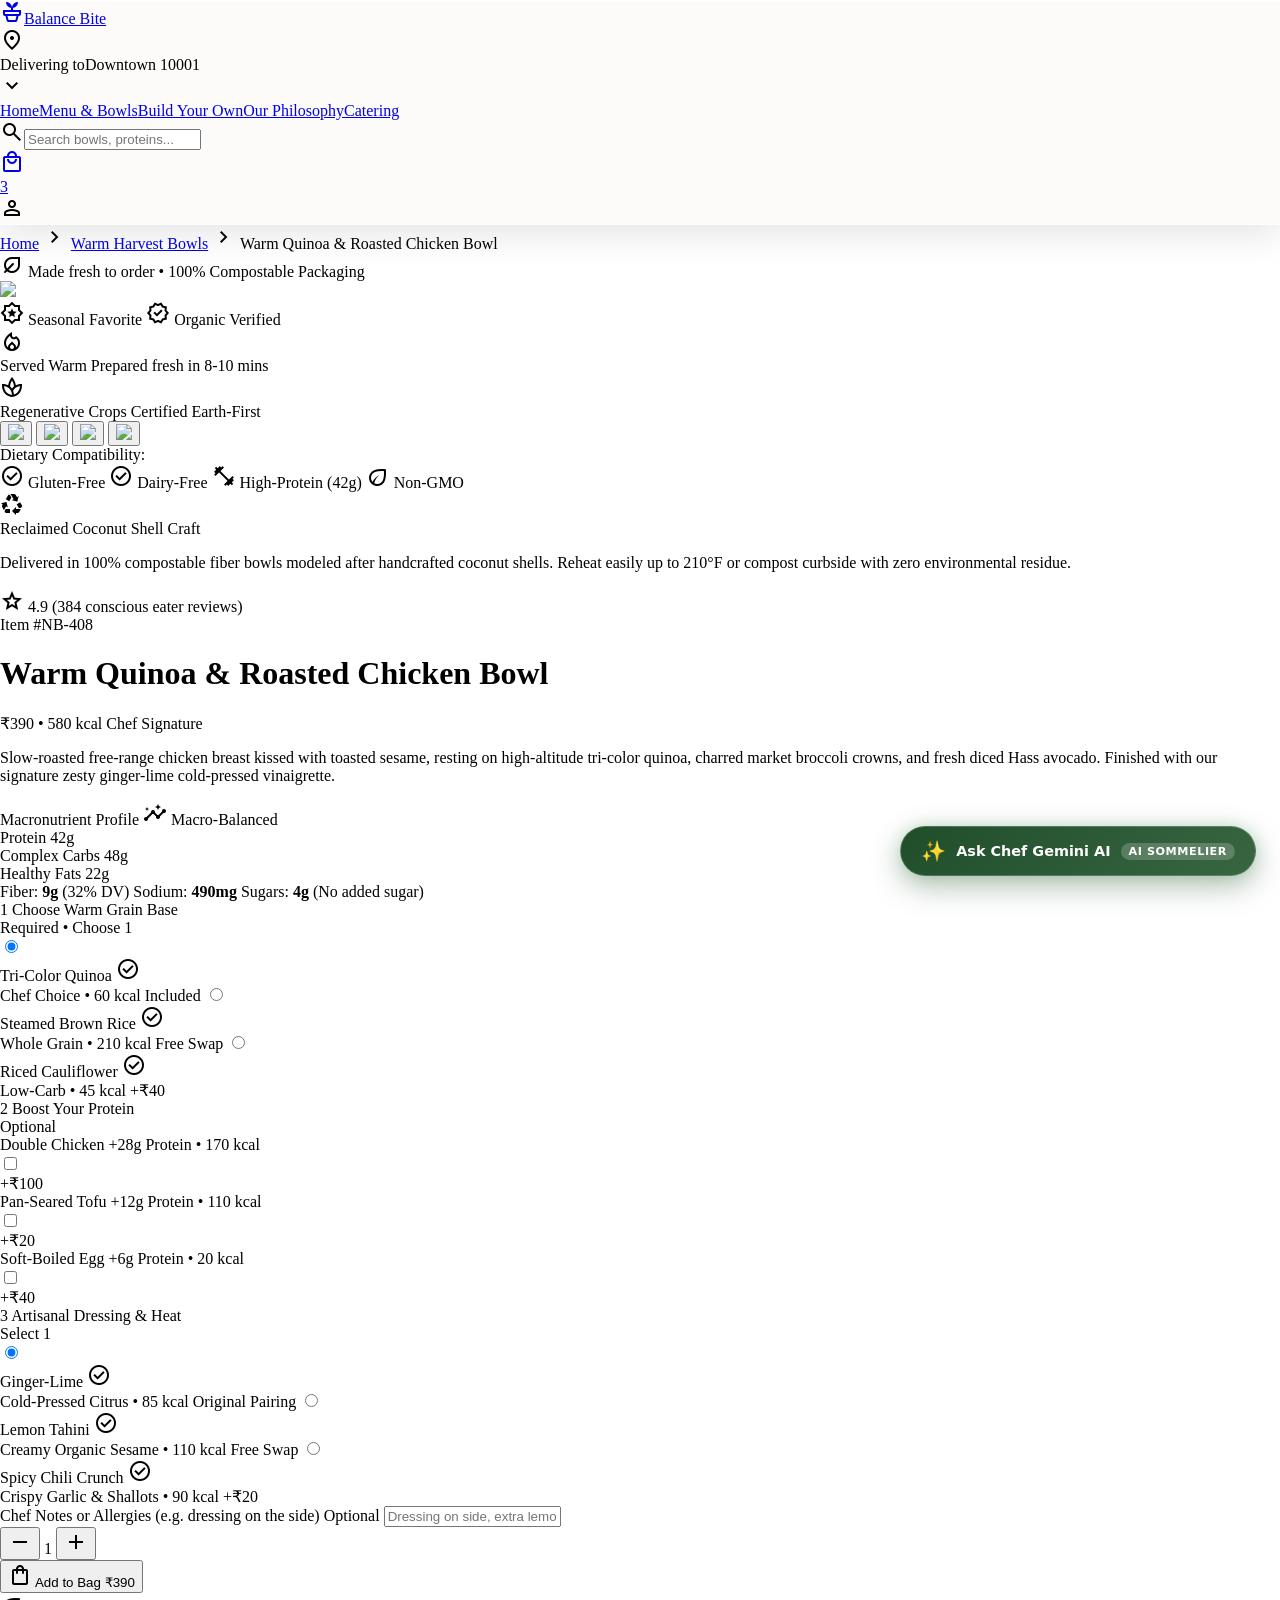
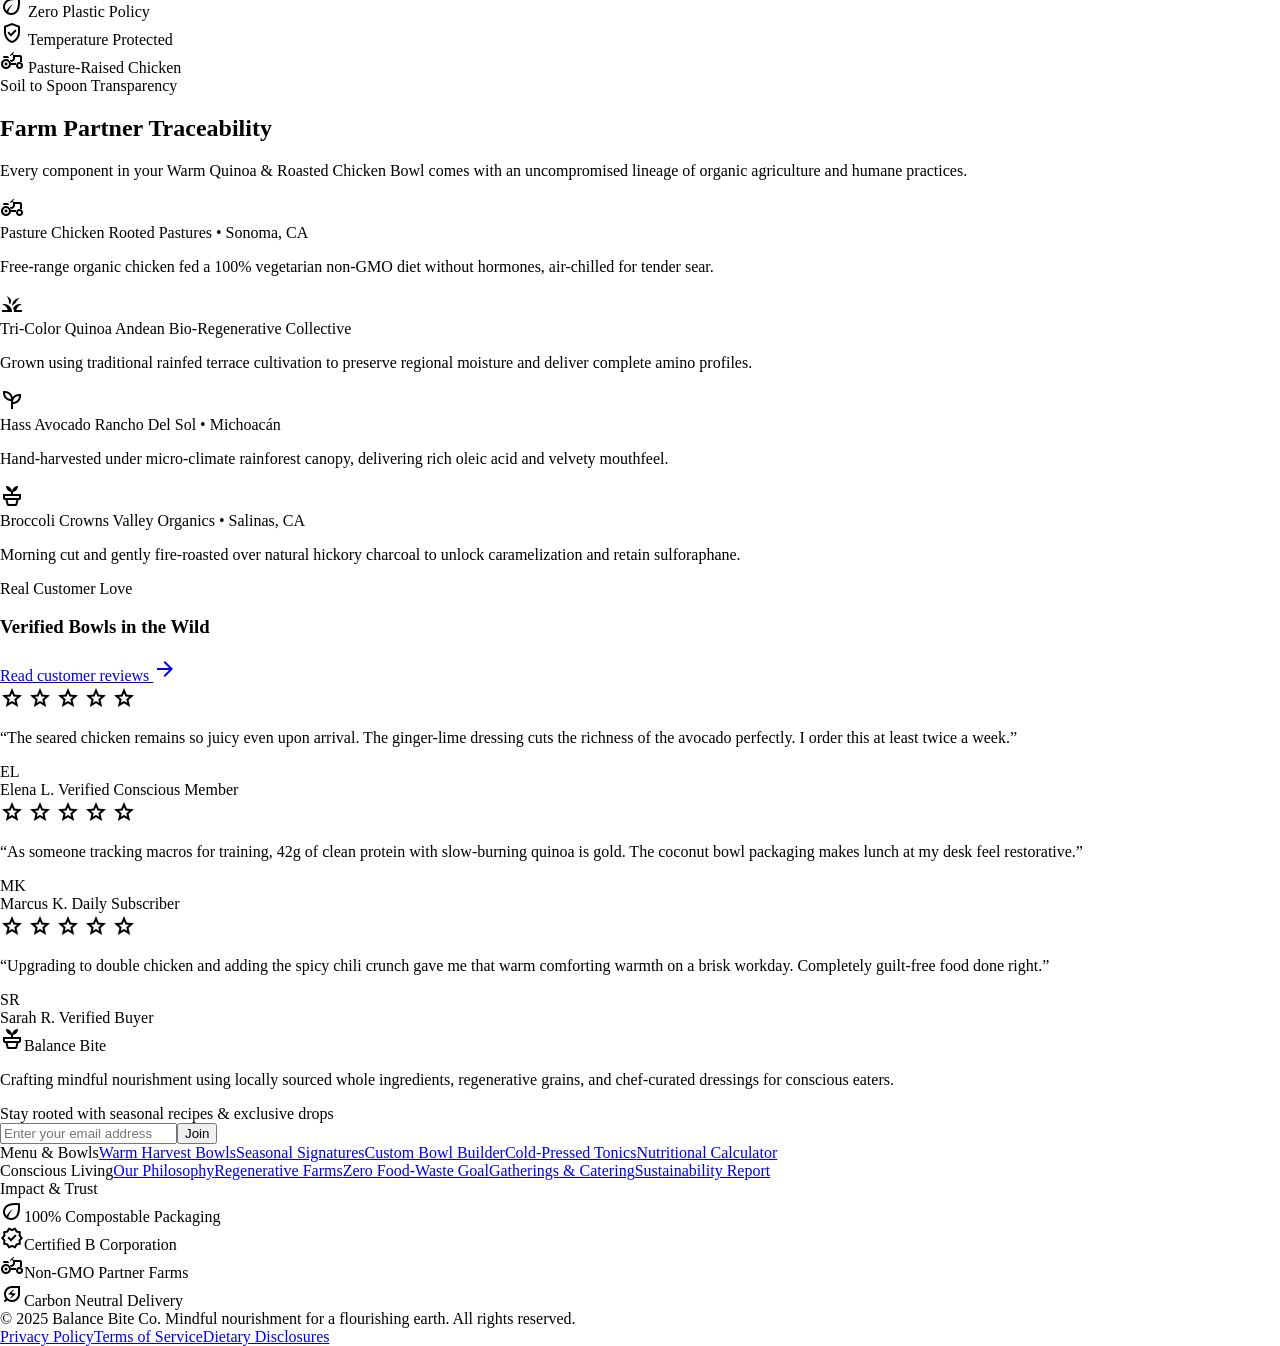
==== bowl-details.html @ 7c6c97c5 "Initial commit" ====
<!DOCTYPE html>

<html lang="en"><head><meta charset="utf-8"/><meta content="width=device-width, initial-scale=1.0" name="viewport"/><meta content="web_standard" name="shell-type"/><link href="https://fonts.googleapis.com/css2?family=Material+Symbols+Outlined:opsz,wght,FILL,GRAD@20..48,100..700,0..1,-50..200" rel="stylesheet"/><link href="https://fonts.googleapis.com" rel="preconnect"/><link crossorigin="" href="https://fonts.gstatic.com" rel="preconnect"/><link href="https://fonts.googleapis.com/css2?family=Plus+Jakarta+Sans:wght@400;500;600;700&amp;display=swap" rel="stylesheet"/>
<link href="https://fonts.googleapis.com/css2?family=Material+Symbols+Outlined:wght,FILL@100..700,0..1&amp;display=swap" rel="stylesheet"/><style>@layer base{html,body{margin:0;padding:0;}body{overscroll-behavior:none;}main>:first-child{margin-top:0!important;}main>:last-child{margin-bottom:0!important;}}::-webkit-scrollbar{display:none;}</style><script src="https://cdn.tailwindcss.com"></script><script id="tailwind-config">tailwind.config={darkMode:"class",theme:{extend:{colors:{"surface-container-highest":"#e4e2df","on-surface-variant":"#414941","outline-variant":"#c1c9be","primary-fixed-dim":"#a0d3a5","error":"#ba1a1a","on-primary":"#ffffff","surface-dim":"#dbdad7","secondary-fixed":"#ffdbce","surface-container-low":"#f5f3f0","surface-container":"#efeeeb","tertiary-fixed":"#d2ed95","error-container":"#ffdad6","tertiary-fixed-dim":"#b6d07c","tertiary-container":"#4e641d","inverse-surface":"#30312f","on-primary-container":"#afe2b3","surface-bright":"#fbf9f6","on-secondary-fixed":"#370e00","primary-fixed":"#bcefc0","background":"#fbf9f6","on-tertiary-fixed-variant":"#394d06","on-tertiary-container":"#c5e08a","primary":"#204e2b","outline":"#727970","primary-container":"#386641","on-tertiary":"#ffffff","on-error":"#ffffff","surface":"#fbf9f6","on-background":"#1b1c1a","surface-variant":"#e4e2df","secondary-container":"#fe9163","surface-container-high":"#eae8e5","on-tertiary-fixed":"#141f00","surface-container-lowest":"#ffffff","on-secondary":"#ffffff","on-error-container":"#93000a","on-secondary-container":"#752902","tertiary":"#374c04","inverse-on-surface":"#f2f0ed","secondary-fixed-dim":"#ffb598","surface-tint":"#3a6843","inverse-primary":"#a0d3a5","on-surface":"#1b1c1a","secondary":"#9b441d","on-primary-fixed-variant":"#22502d","on-secondary-fixed-variant":"#7c2e06","on-primary-fixed":"#00210a"},borderRadius:{DEFAULT:"0.25rem",lg:"0.5rem",xl:"0.75rem",full:"9999px"},spacing:{"space-md":"1rem","space-sm":"0.5rem","margin-mobile":"1rem",gutter:"1rem",margin:"1.5rem","space-xs":"0.25rem","space-lg":"1.5rem","space-xl":"2.5rem","gutter-mobile":"0.75rem"},fontFamily:{"headline-sm":["Plus Jakarta Sans"],"display-lg-mobile":["Plus Jakarta Sans"],"label-lg":["Plus Jakarta Sans"],"body-md":["Plus Jakarta Sans"],"label-sm":["Plus Jakarta Sans"],"body-sm":["Plus Jakarta Sans"],"headline-md":["Plus Jakarta Sans"],"body-lg":["Plus Jakarta Sans"],"display-lg":["Plus Jakarta Sans"],"label-md":["Plus Jakarta Sans"],"headline-lg":["Plus Jakarta Sans"]},fontSize:{"headline-sm":["18px",{lineHeight:"24px",fontWeight:"600"}],"display-lg-mobile":["32px",{lineHeight:"38px",letterSpacing:"-0.015em",fontWeight:"700"}],"label-lg":["14px",{lineHeight:"18px",letterSpacing:"0.01em",fontWeight:"600"}],"body-md":["14px",{lineHeight:"20px",fontWeight:"400"}],"label-sm":["11px",{lineHeight:"14px",letterSpacing:"0.03em",fontWeight:"600"}],"body-sm":["12px",{lineHeight:"16px",fontWeight:"400"}],"headline-md":["22px",{lineHeight:"28px",letterSpacing:"-0.005em",fontWeight:"600"}],"body-lg":["16px",{lineHeight:"24px",fontWeight:"400"}],"display-lg":["40px",{lineHeight:"48px",letterSpacing:"-0.02em",fontWeight:"700"}],"label-md":["12px",{lineHeight:"16px",letterSpacing:"0.02em",fontWeight:"600"}],"headline-lg":["28px",{lineHeight:"34px",letterSpacing:"-0.01em",fontWeight:"700"}]}}}}</script><link rel="stylesheet" href="style.css"/></head><body class="bg-background font-body-md text-body-md text-on-surface antialiased"><header class="fixed top-0 left-0 right-0 z-50 bg-surface/85 backdrop-blur-xl shadow-[0_1px_8px_rgba(56,42,30,0.06)]"><div class="h-20 max-w-[1200px] mx-auto px-margin flex items-center justify-between gap-space-md"><div class="flex items-center gap-space-lg"><a class="flex items-center gap-space-xs text-primary transition-transform hover:scale-[1.02]" data-path="home" href="#"><span class="material-symbols-outlined text-[30px] text-primary">potted_plant</span><span class="font-headline-md text-headline-md tracking-tight text-primary">Balance Bite</span></a><div class="hidden xl:flex items-center gap-space-xs bg-surface-container-low px-space-md py-space-xs rounded-full shadow-[0_1px_4px_rgba(56,42,30,0.04)]"><span class="material-symbols-outlined text-secondary text-[18px]">location_on</span><div class="flex flex-col"><span class="font-label-sm text-label-sm text-on-surface-variant">Delivering to</span><span class="font-label-md text-label-md text-on-surface">Downtown 10001</span></div><span class="material-symbols-outlined text-on-surface-variant text-[16px]">expand_more</span></div></div><nav class="hidden lg:flex items-center gap-space-xs" data-active-classes="bg-primary-container text-on-primary font-bold rounded-full shadow-[0_2px_8px_rgba(32,78,43,0.15)]"><a class="px-space-md py-space-xs rounded-full font-label-lg text-label-lg text-on-surface-variant hover:bg-surface-container-high hover:text-on-surface transition-all" data-path="home" href="#">Home</a><a class="px-space-md py-space-xs rounded-full font-label-lg text-label-lg text-on-surface-variant hover:bg-surface-container-high hover:text-on-surface transition-all" data-path="menu-and-bowls" href="#">Menu &amp; Bowls</a><a class="px-space-md py-space-xs rounded-full font-label-lg text-label-lg text-on-surface-variant hover:bg-surface-container-high hover:text-on-surface transition-all" data-path="build-your-own" href="#">Build Your Own</a><a class="px-space-md py-space-xs rounded-full font-label-lg text-label-lg text-on-surface-variant hover:bg-surface-container-high hover:text-on-surface transition-all" data-path="our-philosophy" href="#">Our Philosophy</a><a class="px-space-md py-space-xs rounded-full font-label-lg text-label-lg text-on-surface-variant hover:bg-surface-container-high hover:text-on-surface transition-all" data-path="catering" href="#">Catering</a></nav><button class="mobile-nav-toggle" type="button" aria-expanded="false" aria-controls="mobile-navigation" aria-label="Open navigation menu"><span class="material-symbols-outlined">menu</span></button><div class="mobile-nav-panel" id="mobile-navigation"><a data-path="home" href="#">Home</a><a data-path="menu-and-bowls" href="#">Menu &amp; Bowls</a><a data-path="build-your-own" href="#">Build Your Own</a><a data-path="our-philosophy" href="#">Our Philosophy</a><a data-path="catering" href="#">Catering</a></div><div class="flex items-center gap-space-md"><div class="hidden md:flex items-center bg-surface-container-lowest rounded-full px-space-md py-space-xs shadow-[0_1px_6px_rgba(56,42,30,0.05)] focus-within:shadow-[0_0_0_2px_#386641]"><span class="material-symbols-outlined text-on-surface-variant text-[20px] mr-space-xs">search</span><input class="bg-transparent font-body-sm text-body-sm text-on-surface placeholder:text-on-surface-variant focus:outline-none w-36 lg:w-44" placeholder="Search bowls, proteins..." type="text"/></div><a class="relative p-space-sm rounded-full bg-surface-container-low hover:bg-surface-container-high hover:text-on-surface text-on-surface transition-colors" data-path="cart" href="#"><span class="material-symbols-outlined text-[22px]">local_mall</span><span class="absolute -top-1 -right-1 w-5 h-5 rounded-full bg-secondary text-on-secondary font-label-sm text-label-sm flex items-center justify-center shadow-sm">3</span></a><div class="w-8 h-8 rounded-full bg-primary flex items-center justify-center"><span class="material-symbols-outlined text-on-primary text-[18px]">person</span></div></div></div></header><main class="w-full pt-20 bg-background"><div class="flex flex-col w-full">
<!-- Breadcrumb & Top Bar -->
<div class="w-full bg-surface-container-low/20 py-space-sm px-margin">
<div class="max-w-[1200px] mx-auto flex items-center justify-between text-on-surface-variant font-label-md text-label-md">
<div class="flex items-center gap-space-xs">
<a class="hover:text-primary transition-colors" data-path="home" href="#">Home</a>
<span class="material-symbols-outlined text-[14px]">chevron_right</span>
<a class="hover:text-primary transition-colors" data-path="menu-and-bowls" href="#">Warm Harvest Bowls</a>
<span class="material-symbols-outlined text-[14px]">chevron_right</span>
<span class="text-on-surface font-headline-sm text-[13px] tracking-normal">Warm Quinoa &amp; Roasted Chicken Bowl</span>
</div>
<div class="hidden md:flex items-center gap-space-sm text-tertiary">
<span class="material-symbols-outlined text-[18px]">nest_eco_leaf</span>
<span class="font-label-sm text-label-sm">Made fresh to order • 100% Compostable Packaging</span>
</div>
</div>
</div>
<!-- Main Product Detail Layout -->
<div class="max-w-[1200px] mx-auto w-full px-margin py-space-xl">
<div class="grid grid-cols-1 lg:grid-cols-12 gap-space-xl items-start">
<!-- LEFT COLUMN: Photography & Ingredient Visuals (5 cols on lg) -->
<div class="lg:col-span-6 flex flex-col gap-space-lg lg:sticky lg:top-24">
<!-- Main Image Container -->
<div class="relative w-full rounded-2xl overflow-hidden bg-surface-container-lowest shadow-[0_12px_32px_-8px_rgba(56,42,30,0.12)]">
<div class="aspect-[4/4] w-full overflow-hidden relative">
<img class="w-full h-full object-cover transition-transform duration-500 hover:scale-105" data-alt="Appetizing top-down angled shot of a handcrafted wooden coconut bowl filled with sliced golden-seared chicken breast sprinkled with toasted sesame seeds, fluffy warm quinoa, vibrant diced ripe avocados, and tender charred green broccoli florets set against a light rustic whitewashed wood surface with soft morning light." id="main-bowl-image" src="https://lh3.googleusercontent.com/aida-public/[base64]"/>
<div class="absolute top-4 left-4 flex flex-wrap gap-space-xs">
<span class="bg-primary text-on-primary font-label-sm text-label-sm px-space-md py-1 rounded-full shadow-sm flex items-center gap-1">
<span class="material-symbols-outlined text-[14px]">award_star</span> Seasonal Favorite
              </span>
<span class="bg-surface/90 backdrop-blur-md text-tertiary-container font-label-sm text-label-sm px-space-sm py-1 rounded-full flex items-center gap-1">
<span class="material-symbols-outlined text-[14px]">verified</span> Organic Verified
              </span>
</div>
<!-- Heat Level / Quick Prep Callout -->
<div class="absolute bottom-4 left-4 right-4 bg-surface/90 backdrop-blur-md rounded-xl p-space-sm shadow-[0_4px_16px_rgba(56,42,30,0.08)] flex items-center justify-between">
<div class="flex items-center gap-space-xs">
<span class="material-symbols-outlined text-secondary text-[20px]">local_fire_department</span>
<div class="flex flex-col">
<span class="font-label-sm text-label-sm text-on-surface">Served Warm</span>
<span class="font-body-sm text-body-sm text-on-surface-variant">Prepared fresh in 8-10 mins</span>
</div>
</div>
<div class="h-6 w-px bg-surface-container-highest"></div>
<div class="flex items-center gap-space-xs">
<span class="material-symbols-outlined text-primary text-[20px]">spa</span>
<div class="flex flex-col">
<span class="font-label-sm text-label-sm text-on-surface">Regenerative Crops</span>
<span class="font-body-sm text-body-sm text-on-surface-variant">Certified Earth-First</span>
</div>
</div>
</div>
</div>
</div>
<!-- Thumbnails Gallery & Visual Zoom -->
<div class="grid grid-cols-4 gap-space-sm">
<button class="thumbnail-btn ring-2 ring-primary rounded-xl overflow-hidden aspect-square bg-surface-container transition-all hover:opacity-90" onclick="changeGallery(0)">
<img class="w-full h-full object-cover" data-alt="Close up shot of roasted sesame crusted chicken breast sliced diagonally showing tender juicy texture with charred edges on rustic wood" src="https://lh3.googleusercontent.com/aida-public/[base64]"/>
</button>
<button class="thumbnail-btn rounded-xl overflow-hidden aspect-square bg-surface-container transition-all hover:opacity-90" onclick="changeGallery(1)">
<img class="w-full h-full object-cover" data-alt="Overhead macro shot of fresh diced Hass avocados with green lime dressing drops and sesame seeds on warm grains" src="https://lh3.googleusercontent.com/aida-public/[base64]"/>
</button>
<button class="thumbnail-btn rounded-xl overflow-hidden aspect-square bg-surface-container transition-all hover:opacity-90" onclick="changeGallery(2)">
<img class="w-full h-full object-cover" data-alt="Close-up of steamed tri-color organic quinoa grains showing fluffy texture and natural earthy hues in ceramic bowl" src="https://lh3.googleusercontent.com/aida-public/[base64]"/>
</button>
<button class="thumbnail-btn rounded-xl overflow-hidden aspect-square bg-surface-container transition-all hover:opacity-90" onclick="changeGallery(3)">
<img class="w-full h-full object-cover" data-alt="Charred oven roasted broccoli crowns with olive oil glaze and cracked black pepper in rustic kitchen lighting" src="https://lh3.googleusercontent.com/aida-public/[base64]"/>
</button>
</div>
<!-- Dietary Badges Bar -->
<div class="bg-surface-container-low rounded-xl p-space-md flex flex-wrap items-center justify-between gap-space-sm">
<span class="font-label-md text-label-md text-on-surface-variant">Dietary Compatibility:</span>
<div class="flex flex-wrap gap-space-xs">
<span class="bg-tertiary-fixed text-on-tertiary-fixed font-label-sm text-label-sm px-space-sm py-1 rounded-full flex items-center gap-1">
<span class="material-symbols-outlined text-[13px]">check_circle</span> Gluten-Free
            </span>
<span class="bg-tertiary-fixed text-on-tertiary-fixed font-label-sm text-label-sm px-space-sm py-1 rounded-full flex items-center gap-1">
<span class="material-symbols-outlined text-[13px]">check_circle</span> Dairy-Free
            </span>
<span class="bg-primary-fixed text-on-primary-fixed-variant font-label-sm text-label-sm px-space-sm py-1 rounded-full flex items-center gap-1">
<span class="material-symbols-outlined text-[13px]">fitness_center</span> High-Protein (42g)
            </span>
<span class="bg-surface-container text-on-surface-variant font-label-sm text-label-sm px-space-sm py-1 rounded-full flex items-center gap-1">
<span class="material-symbols-outlined text-[13px]">eco</span> Non-GMO
            </span>
</div>
</div>
<!-- Earth-First Packaging Feature Card -->
<div class="bg-surface-container-lowest rounded-xl p-space-md shadow-[0_4px_16px_rgba(56,42,30,0.04)] flex gap-space-md items-start">
<div class="w-12 h-12 rounded-full bg-secondary-fixed flex items-center justify-center shrink-0">
<span class="material-symbols-outlined text-secondary text-[24px]">recycling</span>
</div>
<div class="flex flex-col gap-1">
<span class="font-headline-sm text-headline-sm text-on-surface">Reclaimed Coconut Shell Craft</span>
<p class="font-body-sm text-body-sm text-on-surface-variant">
              Delivered in 100% compostable fiber bowls modeled after handcrafted coconut shells. Reheat easily up to 210°F or compost curbside with zero environmental residue.
            </p>
</div>
</div>
</div>
<!-- RIGHT COLUMN: Details, Macros, Customization & Actions (7 cols on lg) -->
<div class="lg:col-span-6 flex flex-col gap-space-lg">
<!-- Header Info -->
<div class="flex flex-col gap-space-xs pb-space-xs">
<div class="flex items-center justify-between">
<div class="flex items-center gap-space-xs text-secondary font-label-md text-label-md">
<span class="material-symbols-outlined text-[16px] text-secondary">star</span>
<span class="font-bold text-on-surface">4.9</span>
<span class="text-on-surface-variant underline cursor-pointer hover:text-primary">(384 conscious eater reviews)</span>
</div>
<span class="font-label-sm text-label-sm bg-surface-container px-space-sm py-0.5 rounded-full text-on-surface-variant">Item #NB-408</span>
</div>
<h1 class="font-headline-lg text-headline-lg text-on-surface tracking-tight">Warm Quinoa &amp; Roasted Chicken Bowl</h1>
<div class="flex items-baseline gap-space-md mt-1">
<span class="font-headline-lg text-[32px] text-primary font-bold" id="display-price">₹390</span>
<span class="font-headline-sm text-headline-sm text-on-surface-variant">• 580 kcal</span>
<span class="text-tertiary-container font-label-md text-label-md bg-tertiary-fixed/60 px-space-sm py-0.5 rounded-full">Chef Signature</span>
</div>
<p class="font-body-md text-body-md text-on-surface-variant mt-2 leading-relaxed">
            Slow-roasted free-range chicken breast kissed with toasted sesame, resting on high-altitude tri-color quinoa, charred market broccoli crowns, and fresh diced Hass avocado. Finished with our signature zesty ginger-lime cold-pressed vinaigrette.
          </p>
</div>
<!-- Macro Visualizer & Nutritional Breakdown -->
<div class="bg-surface-container-lowest rounded-2xl p-space-md shadow-[0_4px_20px_rgba(56,42,30,0.05)] flex flex-col gap-space-sm">
<div class="flex items-center justify-between">
<span class="font-headline-sm text-headline-sm text-on-surface">Macronutrient Profile</span>
<span class="font-label-sm text-label-sm text-primary font-bold flex items-center gap-1">
<span class="material-symbols-outlined text-[15px]">insights</span> Macro-Balanced
            </span>
</div>
<!-- Triple Segmented Macro Bar -->
<div class="w-full h-3 rounded-full bg-surface-container flex overflow-hidden gap-0.5">
<!-- 42g Protein ~ 37% -->
<div class="h-full bg-secondary transition-all" style="width: 37%" title="42g Protein"></div>
<!-- 48g Carbs ~ 43% -->
<div class="h-full bg-surface-tint transition-all" style="width: 43%" title="48g Complex Carbs"></div>
<!-- 22g Fats ~ 20% -->
<div class="h-full bg-tertiary-container transition-all" style="width: 20%" title="22g Healthy Fats"></div>
</div>
<!-- Metric Pills -->
<div class="grid grid-cols-3 gap-space-xs pt-1">
<div class="flex items-center gap-2 p-2 bg-surface-container-low rounded-xl">
<div class="w-3 h-3 rounded-full bg-secondary shrink-0"></div>
<div class="flex flex-col min-w-0">
<span class="font-label-sm text-label-sm text-on-surface-variant truncate">Protein</span>
<span class="font-headline-sm text-[15px] font-bold text-on-surface">42g</span>
</div>
</div>
<div class="flex items-center gap-2 p-2 bg-surface-container-low rounded-xl">
<div class="w-3 h-3 rounded-full bg-surface-tint shrink-0"></div>
<div class="flex flex-col min-w-0">
<span class="font-label-sm text-label-sm text-on-surface-variant truncate">Complex Carbs</span>
<span class="font-headline-sm text-[15px] font-bold text-on-surface">48g</span>
</div>
</div>
<div class="flex items-center gap-2 p-2 bg-surface-container-low rounded-xl">
<div class="w-3 h-3 rounded-full bg-tertiary-container shrink-0"></div>
<div class="flex flex-col min-w-0">
<span class="font-label-sm text-label-sm text-on-surface-variant truncate">Healthy Fats</span>
<span class="font-headline-sm text-[15px] font-bold text-on-surface">22g</span>
</div>
</div>
</div>
<!-- Secondary micronutrient footnotes -->
<div class="flex items-center justify-between text-on-surface-variant font-label-sm text-label-sm px-1 pt-1">
<span>Fiber: <b class="text-on-surface">9g</b> (32% DV)</span>
<span>Sodium: <b class="text-on-surface">490mg</b></span>
<span>Sugars: <b class="text-on-surface">4g</b> (No added sugar)</span>
</div>
</div>
<!-- Customization Configurator -->
<div class="flex flex-col gap-space-lg">
<!-- STEP 1: Select Base -->
<div class="flex flex-col gap-space-xs">
<div class="flex items-center justify-between">
<div class="flex items-center gap-space-xs">
<span class="w-6 h-6 rounded-full bg-primary text-on-primary font-label-sm text-label-sm flex items-center justify-center font-bold">1</span>
<span class="font-headline-sm text-headline-sm text-on-surface">Choose Warm Grain Base</span>
</div>
<span class="font-label-sm text-label-sm text-primary font-bold">Required • Choose 1</span>
</div>
<div class="grid grid-cols-1 sm:grid-cols-3 gap-space-xs">
<!-- Option 1 -->
<label class="relative flex flex-col p-space-sm rounded-xl cursor-pointer transition-all bg-surface-container-lowest shadow-sm hover:shadow-md has-[:checked]:bg-primary-fixed/20 has-[:checked]:ring-2 has-[:checked]:ring-primary">
<input checked="" class="peer sr-only" name="grain_base" onchange="updateCalculations()" type="radio" value="quinoa"/>
<div class="flex items-center justify-between mb-1">
<span class="font-label-md text-label-md text-on-surface font-bold">Tri-Color Quinoa</span>
<span class="material-symbols-outlined text-[18px] text-primary opacity-0 peer-checked:opacity-100">check_circle</span>
</div>
<span class="font-body-sm text-body-sm text-on-surface-variant">Chef Choice • 60 kcal</span>
<span class="font-label-sm text-label-sm text-primary font-bold mt-2">Included</span>
</label>
<!-- Option 2 -->
<label class="relative flex flex-col p-space-sm rounded-xl cursor-pointer transition-all bg-surface-container-lowest shadow-sm hover:shadow-md has-[:checked]:bg-primary-fixed/20 has-[:checked]:ring-2 has-[:checked]:ring-primary">
<input class="peer sr-only" name="grain_base" onchange="updateCalculations()" type="radio" value="brown_rice"/>
<div class="flex items-center justify-between mb-1">
<span class="font-label-md text-label-md text-on-surface font-bold">Steamed Brown Rice</span>
<span class="material-symbols-outlined text-[18px] text-primary opacity-0 peer-checked:opacity-100">check_circle</span>
</div>
<span class="font-body-sm text-body-sm text-on-surface-variant">Whole Grain • 210 kcal</span>
<span class="font-label-sm text-label-sm text-primary font-bold mt-2">Free Swap</span>
</label>
<!-- Option 3 -->
<label class="relative flex flex-col p-space-sm rounded-xl cursor-pointer transition-all bg-surface-container-lowest shadow-sm hover:shadow-md has-[:checked]:bg-primary-fixed/20 has-[:checked]:ring-2 has-[:checked]:ring-primary">
<input class="peer sr-only" name="grain_base" onchange="updateCalculations()" type="radio" value="cauli_rice"/>
<div class="flex items-center justify-between mb-1">
<span class="font-label-md text-label-md text-on-surface font-bold">Riced Cauliflower</span>
<span class="material-symbols-outlined text-[18px] text-primary opacity-0 peer-checked:opacity-100">check_circle</span>
</div>
<span class="font-body-sm text-body-sm text-on-surface-variant">Low-Carb • 45 kcal</span>
<span class="font-label-sm text-label-sm text-secondary font-bold mt-2">+₹40</span>
</label>
</div>
</div>
<!-- STEP 2: Extra Protein Add-ons -->
<div class="flex flex-col gap-space-xs">
<div class="flex items-center justify-between">
<div class="flex items-center gap-space-xs">
<span class="w-6 h-6 rounded-full bg-surface-container-highest text-on-surface font-label-sm text-label-sm flex items-center justify-center font-bold">2</span>
<span class="font-headline-sm text-headline-sm text-on-surface">Boost Your Protein</span>
</div>
<span class="font-label-sm text-label-sm text-on-surface-variant">Optional</span>
</div>
<div class="grid grid-cols-1 sm:grid-cols-3 gap-space-xs">
<!-- Addon 1 -->
<label class="relative flex flex-col justify-between p-space-sm rounded-xl cursor-pointer transition-all bg-surface-container-lowest shadow-sm hover:shadow-md has-[:checked]:bg-primary-fixed/20 has-[:checked]:ring-2 has-[:checked]:ring-primary">
<div class="flex items-start justify-between">
<div class="flex flex-col">
<span class="font-label-md text-label-md text-on-surface font-bold">Double Chicken</span>
<span class="font-body-sm text-body-sm text-on-surface-variant">+28g Protein • 170 kcal</span>
</div>
<input class="w-4 h-4 rounded text-primary focus:ring-primary mt-1" name="extra_protein" onchange="updateCalculations()" type="checkbox" value="100"/>
</div>
<span class="font-label-md text-label-md text-secondary font-bold mt-2">+₹100</span>
</label>
<!-- Addon 2 -->
<label class="relative flex flex-col justify-between p-space-sm rounded-xl cursor-pointer transition-all bg-surface-container-lowest shadow-sm hover:shadow-md has-[:checked]:bg-primary-fixed/20 has-[:checked]:ring-2 has-[:checked]:ring-primary">
<div class="flex items-start justify-between">
<div class="flex flex-col">
<span class="font-label-md text-label-md text-on-surface font-bold">Pan-Seared Tofu</span>
<span class="font-body-sm text-body-sm text-on-surface-variant">+12g Protein • 110 kcal</span>
</div>
<input class="w-4 h-4 rounded text-primary focus:ring-primary mt-1" name="extra_protein" onchange="updateCalculations()" type="checkbox" value="20"/>
</div>
<span class="font-label-md text-label-md text-secondary font-bold mt-2">+₹20</span>
</label>
<!-- Addon 3 -->
<label class="relative flex flex-col justify-between p-space-sm rounded-xl cursor-pointer transition-all bg-surface-container-lowest shadow-sm hover:shadow-md has-[:checked]:bg-primary-fixed/20 has-[:checked]:ring-2 has-[:checked]:ring-primary">
<div class="flex items-start justify-between">
<div class="flex flex-col">
<span class="font-label-md text-label-md text-on-surface font-bold">Soft-Boiled Egg</span>
<span class="font-body-sm text-body-sm text-on-surface-variant">+6g Protein • 20 kcal</span>
</div>
<input class="w-4 h-4 rounded text-primary focus:ring-primary mt-1" name="extra_protein" onchange="updateCalculations()" type="checkbox" value="40"/>
</div>
<span class="font-label-md text-label-md text-secondary font-bold mt-2">+₹40</span>
</label>
</div>
</div>
<!-- STEP 3: Chef's Dressing & Crunch -->
<div class="flex flex-col gap-space-xs">
<div class="flex items-center justify-between">
<div class="flex items-center gap-space-xs">
<span class="w-6 h-6 rounded-full bg-surface-container-highest text-on-surface font-label-sm text-label-sm flex items-center justify-center font-bold">3</span>
<span class="font-headline-sm text-headline-sm text-on-surface">Artisanal Dressing &amp; Heat</span>
</div>
<span class="font-label-sm text-label-sm text-primary font-bold">Select 1</span>
</div>
<div class="grid grid-cols-1 sm:grid-cols-3 gap-space-xs">
<!-- Dressing 1 -->
<label class="relative flex flex-col p-space-sm rounded-xl cursor-pointer transition-all bg-surface-container-lowest shadow-sm hover:shadow-md has-[:checked]:bg-primary-fixed/20 has-[:checked]:ring-2 has-[:checked]:ring-primary">
<input checked="" class="peer sr-only" name="dressing" onchange="updateCalculations()" type="radio" value="ginger_lime"/>
<div class="flex items-center justify-between mb-1">
<span class="font-label-md text-label-md text-on-surface font-bold">Ginger-Lime</span>
<span class="material-symbols-outlined text-[18px] text-primary opacity-0 peer-checked:opacity-100">check_circle</span>
</div>
<span class="font-body-sm text-body-sm text-on-surface-variant">Cold-Pressed Citrus • 85 kcal</span>
<span class="font-label-sm text-label-sm text-primary font-bold mt-2">Original Pairing</span>
</label>
<!-- Dressing 2 -->
<label class="relative flex flex-col p-space-sm rounded-xl cursor-pointer transition-all bg-surface-container-lowest shadow-sm hover:shadow-md has-[:checked]:bg-primary-fixed/20 has-[:checked]:ring-2 has-[:checked]:ring-primary">
<input class="peer sr-only" name="dressing" onchange="updateCalculations()" type="radio" value="lemon_tahini"/>
<div class="flex items-center justify-between mb-1">
<span class="font-label-md text-label-md text-on-surface font-bold">Lemon Tahini</span>
<span class="material-symbols-outlined text-[18px] text-primary opacity-0 peer-checked:opacity-100">check_circle</span>
</div>
<span class="font-body-sm text-body-sm text-on-surface-variant">Creamy Organic Sesame • 110 kcal</span>
<span class="font-label-sm text-label-sm text-primary font-bold mt-2">Free Swap</span>
</label>
<!-- Dressing 3 -->
<label class="relative flex flex-col p-space-sm rounded-xl cursor-pointer transition-all bg-surface-container-lowest shadow-sm hover:shadow-md has-[:checked]:bg-primary-fixed/20 has-[:checked]:ring-2 has-[:checked]:ring-primary">
<input class="peer sr-only" name="dressing" onchange="updateCalculations()" type="radio" value="spicy_chili"/>
<div class="flex items-center justify-between mb-1">
<span class="font-label-md text-label-md text-on-surface font-bold">Spicy Chili Crunch</span>
<span class="material-symbols-outlined text-[18px] text-primary opacity-0 peer-checked:opacity-100">check_circle</span>
</div>
<span class="font-body-sm text-body-sm text-on-surface-variant">Crispy Garlic &amp; Shallots • 90 kcal</span>
<span class="font-label-sm text-label-sm text-secondary font-bold mt-2">+₹20</span>
</label>
</div>
</div>
<!-- Special Kitchen Instructions -->
<div class="flex flex-col gap-1">
<label class="font-label-md text-label-md text-on-surface flex items-center justify-between">
<span>Chef Notes or Allergies (e.g. dressing on the side)</span>
<span class="text-on-surface-variant font-label-sm text-label-sm">Optional</span>
</label>
<input class="w-full bg-surface-container-lowest px-space-md py-space-sm rounded-xl font-body-sm text-body-sm text-on-surface placeholder:text-on-surface-variant focus:outline-none focus:ring-2 focus:ring-primary shadow-[0_1px_4px_rgba(56,42,30,0.04)]" placeholder="Dressing on side, extra lemon wedge, light salt..." type="text"/>
</div>
</div>
<!-- Sticky / Elevated Action Box -->
<div class="bg-surface-container-lowest rounded-2xl p-space-md shadow-[0_16px_32px_-6px_rgba(56,42,30,0.12)] flex flex-col sm:flex-row items-center justify-between gap-space-md mt-space-sm">
<!-- Quantity Stepper -->
<div class="flex items-center bg-surface-container-low rounded-full p-1 shadow-inner w-full sm:w-auto justify-between sm:justify-start">
<button class="w-10 h-10 rounded-full bg-surface-container-lowest hover:bg-surface-container flex items-center justify-center text-on-surface transition-colors shadow-sm" onclick="changeQty(-1)">
<span class="material-symbols-outlined text-[18px]">remove</span>
</button>
<span class="font-headline-sm text-headline-sm text-on-surface px-space-md min-w-[36px] text-center" id="bowl-qty">1</span>
<button class="w-10 h-10 rounded-full bg-surface-container-lowest hover:bg-surface-container flex items-center justify-center text-on-surface transition-colors shadow-sm" onclick="changeQty(1)">
<span class="material-symbols-outlined text-[18px]">add</span>
</button>
</div>
<!-- Order Action Button -->
<button class="w-full sm:flex-1 bg-primary hover:bg-primary-container text-on-primary py-3.5 px-space-lg rounded-full font-headline-sm text-headline-sm flex items-center justify-between shadow-[0_4px_16px_rgba(32,78,43,0.2)] transition-all hover:scale-[1.01] active:scale-[0.99]" onclick="handleAddToBag()">
<span class="flex items-center gap-space-xs">
<span class="material-symbols-outlined text-[20px]">shopping_bag</span>
<span>Add to Bag</span>
</span>
<span class="font-bold" id="button-total-price">₹390</span>
</button>
</div>
<!-- Trust Badges & Guarantee Footnote -->
<div class="grid grid-cols-2 md:grid-cols-3 gap-space-sm text-center pt-space-xs text-on-surface-variant font-label-sm text-label-sm">
<div class="flex items-center gap-1.5 justify-center">
<span class="material-symbols-outlined text-[18px] text-primary">eco</span>
<span>Zero Plastic Policy</span>
</div>
<div class="flex items-center gap-1.5 justify-center">
<span class="material-symbols-outlined text-[18px] text-secondary">verified_user</span>
<span>Temperature Protected</span>
</div>
<div class="flex items-center gap-1.5 justify-center col-span-2 md:col-span-1">
<span class="material-symbols-outlined text-[18px] text-tertiary">agriculture</span>
<span>Pasture-Raised Chicken</span>
</div>
</div>
</div>
</div>
</div>
<!-- Full Ingredient Traceability & Sourcing Bento (Organic Transparency) -->
<section class="w-full bg-surface-container-low py-space-xl mt-space-lg">
<div class="max-w-[1200px] mx-auto px-margin flex flex-col gap-space-lg">
<div class="flex flex-col md:flex-row md:items-end justify-between gap-space-xs">
<div>
<span class="font-label-sm text-label-sm text-secondary font-bold uppercase tracking-widest">Soil to Spoon Transparency</span>
<h2 class="font-headline-lg text-headline-lg text-on-surface mt-1">Farm Partner Traceability</h2>
</div>
<p class="font-body-md text-body-md text-on-surface-variant max-w-md">
          Every component in your Warm Quinoa &amp; Roasted Chicken Bowl comes with an uncompromised lineage of organic agriculture and humane practices.
        </p>
</div>
<div class="grid grid-cols-1 md:grid-cols-4 gap-space-md">
<!-- Ingredient 1 -->
<div class="bg-surface-container-lowest rounded-2xl p-space-md shadow-[0_4px_16px_rgba(56,42,30,0.04)] flex flex-col gap-space-sm">
<div class="w-10 h-10 rounded-full bg-primary-fixed text-on-primary-fixed-variant flex items-center justify-center font-bold">
<span class="material-symbols-outlined text-[20px]">agriculture</span>
</div>
<div class="flex flex-col">
<span class="font-headline-sm text-headline-sm text-on-surface">Pasture Chicken</span>
<span class="font-label-sm text-label-sm text-secondary">Rooted Pastures • Sonoma, CA</span>
</div>
<p class="font-body-sm text-body-sm text-on-surface-variant">
            Free-range organic chicken fed a 100% vegetarian non-GMO diet without hormones, air-chilled for tender sear.
          </p>
</div>
<!-- Ingredient 2 -->
<div class="bg-surface-container-lowest rounded-2xl p-space-md shadow-[0_4px_16px_rgba(56,42,30,0.04)] flex flex-col gap-space-sm">
<div class="w-10 h-10 rounded-full bg-tertiary-fixed text-on-tertiary-fixed-variant flex items-center justify-center font-bold">
<span class="material-symbols-outlined text-[20px]">grass</span>
</div>
<div class="flex flex-col">
<span class="font-headline-sm text-headline-sm text-on-surface">Tri-Color Quinoa</span>
<span class="font-label-sm text-label-sm text-secondary">Andean Bio-Regenerative Collective</span>
</div>
<p class="font-body-sm text-body-sm text-on-surface-variant">
            Grown using traditional rainfed terrace cultivation to preserve regional moisture and deliver complete amino profiles.
          </p>
</div>
<!-- Ingredient 3 -->
<div class="bg-surface-container-lowest rounded-2xl p-space-md shadow-[0_4px_16px_rgba(56,42,30,0.04)] flex flex-col gap-space-sm">
<div class="w-10 h-10 rounded-full bg-secondary-fixed text-on-secondary-fixed-variant flex items-center justify-center font-bold">
<span class="material-symbols-outlined text-[20px]">psychiatry</span>
</div>
<div class="flex flex-col">
<span class="font-headline-sm text-headline-sm text-on-surface">Hass Avocado</span>
<span class="font-label-sm text-label-sm text-secondary">Rancho Del Sol • Michoacán</span>
</div>
<p class="font-body-sm text-body-sm text-on-surface-variant">
            Hand-harvested under micro-climate rainforest canopy, delivering rich oleic acid and velvety mouthfeel.
          </p>
</div>
<!-- Ingredient 4 -->
<div class="bg-surface-container-lowest rounded-2xl p-space-md shadow-[0_4px_16px_rgba(56,42,30,0.04)] flex flex-col gap-space-sm">
<div class="w-10 h-10 rounded-full bg-surface-container-high text-on-surface flex items-center justify-center font-bold">
<span class="material-symbols-outlined text-[20px]">potted_plant</span>
</div>
<div class="flex flex-col">
<span class="font-headline-sm text-headline-sm text-on-surface">Broccoli Crowns</span>
<span class="font-label-sm text-label-sm text-secondary">Valley Organics • Salinas, CA</span>
</div>
<p class="font-body-sm text-body-sm text-on-surface-variant">
            Morning cut and gently fire-roasted over natural hickory charcoal to unlock caramelization and retain sulforaphane.
          </p>
</div>
</div>
</div>
</section>
<!-- Interactive Customer Praise & Micro-Reviews Section -->
<section class="max-w-[1200px] mx-auto w-full px-margin py-space-xl">
<div class="flex flex-col gap-space-lg">
<div class="flex items-center justify-between">
<div>
<span class="font-label-sm text-label-sm text-tertiary-container font-bold uppercase tracking-widest">Real Customer Love</span>
<h3 class="font-headline-lg text-headline-lg text-on-surface">Verified Bowls in the Wild</h3>
</div>
<a class="hidden sm:flex items-center gap-space-xs text-primary font-label-md text-label-md hover:underline" href="index.html#reviews">Read customer reviews <span class="material-symbols-outlined text-[16px]">arrow_forward</span></a>
</div>
<div class="grid grid-cols-1 md:grid-cols-3 gap-space-md">
<!-- Review 1 -->
<div class="bg-surface-container-lowest rounded-2xl p-space-md shadow-[0_4px_16px_rgba(56,42,30,0.05)] flex flex-col justify-between gap-space-sm">
<div class="flex flex-col gap-space-xs">
<div class="flex text-secondary text-[16px]">
<span class="material-symbols-outlined fill-current">star</span>
<span class="material-symbols-outlined fill-current">star</span>
<span class="material-symbols-outlined fill-current">star</span>
<span class="material-symbols-outlined fill-current">star</span>
<span class="material-symbols-outlined fill-current">star</span>
</div>
<p class="font-body-md text-body-md text-on-surface italic">
              “The seared chicken remains so juicy even upon arrival. The ginger-lime dressing cuts the richness of the avocado perfectly. I order this at least twice a week.”
            </p>
</div>
<div class="flex items-center gap-space-xs pt-space-xs">
<div class="w-8 h-8 rounded-full bg-primary-fixed-dim text-on-primary-fixed-variant font-label-md text-label-md flex items-center justify-center font-bold">
              EL
            </div>
<div class="flex flex-col">
<span class="font-label-md text-label-md text-on-surface">Elena L.</span>
<span class="font-label-sm text-label-sm text-on-surface-variant">Verified Conscious Member</span>
</div>
</div>
</div>
<!-- Review 2 -->
<div class="bg-surface-container-lowest rounded-2xl p-space-md shadow-[0_4px_16px_rgba(56,42,30,0.05)] flex flex-col justify-between gap-space-sm">
<div class="flex flex-col gap-space-xs">
<div class="flex text-secondary text-[16px]">
<span class="material-symbols-outlined fill-current">star</span>
<span class="material-symbols-outlined fill-current">star</span>
<span class="material-symbols-outlined fill-current">star</span>
<span class="material-symbols-outlined fill-current">star</span>
<span class="material-symbols-outlined fill-current">star</span>
</div>
<p class="font-body-md text-body-md text-on-surface italic">
              “As someone tracking macros for training, 42g of clean protein with slow-burning quinoa is gold. The coconut bowl packaging makes lunch at my desk feel restorative.”
            </p>
</div>
<div class="flex items-center gap-space-xs pt-space-xs">
<div class="w-8 h-8 rounded-full bg-secondary-fixed text-on-secondary-fixed-variant font-label-md text-label-md flex items-center justify-center font-bold">
              MK
            </div>
<div class="flex flex-col">
<span class="font-label-md text-label-md text-on-surface">Marcus K.</span>
<span class="font-label-sm text-label-sm text-on-surface-variant">Daily Subscriber</span>
</div>
</div>
</div>
<!-- Review 3 -->
<div class="bg-surface-container-lowest rounded-2xl p-space-md shadow-[0_4px_16px_rgba(56,42,30,0.05)] flex flex-col justify-between gap-space-sm">
<div class="flex flex-col gap-space-xs">
<div class="flex text-secondary text-[16px]">
<span class="material-symbols-outlined fill-current">star</span>
<span class="material-symbols-outlined fill-current">star</span>
<span class="material-symbols-outlined fill-current">star</span>
<span class="material-symbols-outlined fill-current">star</span>
<span class="material-symbols-outlined fill-current">star</span>
</div>
<p class="font-body-md text-body-md text-on-surface italic">
              “Upgrading to double chicken and adding the spicy chili crunch gave me that warm comforting warmth on a brisk workday. Completely guilt-free food done right.”
            </p>
</div>
<div class="flex items-center gap-space-xs pt-space-xs">
<div class="w-8 h-8 rounded-full bg-tertiary-fixed text-on-tertiary-fixed-variant font-label-md text-label-md flex items-center justify-center font-bold">
              SR
            </div>
<div class="flex flex-col">
<span class="font-label-md text-label-md text-on-surface">Sarah R.</span>
<span class="font-label-sm text-label-sm text-on-surface-variant">Verified Buyer</span>
</div>
</div>
</div>
</div>
</div>
</section>
<!-- Interactive JavaScript Logic -->
<script>
    let quantity = 1;
    const basePrice = 390;

    function changeQty(diff) {
      quantity = Math.max(1, quantity + diff);
      document.getElementById('bowl-qty').innerText = quantity;
      updateCalculations();
    }

    function changeGallery(idx) {
      const thumbs = document.querySelectorAll('.thumbnail-btn');
      thumbs.forEach((t, i) => {
        if(i === idx) {
          t.classList.add('ring-2', 'ring-primary');
        } else {
          t.classList.remove('ring-2', 'ring-primary');
        }
      });
    }

    function updateCalculations() {
      let unitPrice = basePrice;
      
      // Check base upgrades
      const selectedBase = document.querySelector('input[name="grain_base"]:checked');
      if (selectedBase && selectedBase.value === 'cauli_rice') {
        unitPrice += 40;
      }

      // Check extra protein add-ons
      const proteinBoxes = document.querySelectorAll('input[name="extra_protein"]:checked');
      proteinBoxes.forEach(box => {
        unitPrice += parseFloat(box.value);
      });

      // Check dressing add-on
      const selectedDressing = document.querySelector('input[name="dressing"]:checked');
      if (selectedDressing && selectedDressing.value === 'spicy_chili') {
        unitPrice += 20;
      }

      const totalPerBowl = Math.min(490, unitPrice);
      const orderTotal = totalPerBowl * quantity;

      const formatINR = value => '₹' + Math.round(value).toLocaleString('en-IN');
      document.getElementById('display-price').innerText = formatINR(totalPerBowl);
      document.getElementById('button-total-price').innerText = formatINR(orderTotal);
    }

    function handleAddToBag() {
      const btn = document.querySelector('button[onclick="handleAddToBag()"]');
      const originalText = btn.innerHTML;
      btn.innerHTML = `<span class="flex items-center gap-2"><span class="material-symbols-outlined text-[20px] animate-spin">refresh</span> Adding to Order...</span>`;
      const priceVal = parseFloat(document.getElementById('display-price')?.innerText?.replace(/[₹,]/g, '') || 390);
      if (window.handleQuickAdd) {
        window.handleQuickAdd('Warm Quinoa & Roasted Chicken', priceVal);
      }
      setTimeout(() => {
        btn.innerHTML = `<span class="flex items-center gap-2"><span class="material-symbols-outlined text-[20px]">check</span> Added to Bag!</span>`;
        setTimeout(() => {
          btn.innerHTML = originalText;
        }, 2800);
      }, 500);
    }
  </script>
</div></main><footer class="w-full bg-surface-container py-space-xl shadow-[0_-1px_12px_rgba(56,42,30,0.03)]"><div class="max-w-[1200px] mx-auto px-margin"><div class="grid grid-cols-1 md:grid-cols-2 lg:grid-cols-5 gap-space-xl pb-space-xl"><div class="lg:col-span-2 flex flex-col gap-space-md"><div class="flex items-center gap-space-xs text-primary"><span class="material-symbols-outlined text-[28px] text-primary">potted_plant</span><span class="font-headline-md text-headline-md tracking-tight text-primary">Balance Bite</span></div><p class="font-body-md text-body-md text-on-surface-variant max-w-sm">Crafting mindful nourishment using locally sourced whole ingredients, regenerative grains, and chef-curated dressings for conscious eaters.</p><div class="flex flex-col gap-space-xs pt-space-xs"><span class="font-label-md text-label-md text-on-surface">Stay rooted with seasonal recipes &amp; exclusive drops</span><div class="flex items-center gap-space-xs max-w-sm"><input class="w-full bg-surface-container-lowest font-body-sm text-body-sm text-on-surface placeholder:text-on-surface-variant px-space-md py-space-sm rounded-full focus:outline-none shadow-[0_1px_4px_rgba(56,42,30,0.04)] focus:shadow-[0_0_0_2px_#386641]" placeholder="Enter your email address" type="email"/><button class="bg-primary text-on-primary font-label-md text-label-md px-space-lg py-space-sm rounded-full hover:bg-primary-container transition-colors shrink-0" type="button" onclick="window.joinNewsletter(this)">Join</button></div></div></div><div class="flex flex-col gap-space-sm"><span class="font-headline-sm text-headline-sm text-on-surface">Menu &amp; Bowls</span><a class="font-body-md text-body-md text-on-surface-variant hover:text-primary transition-colors" data-path="menu-and-bowls" href="#">Warm Harvest Bowls</a><a class="font-body-md text-body-md text-on-surface-variant hover:text-primary transition-colors" data-path="menu-and-bowls" href="#">Seasonal Signatures</a><a class="font-body-md text-body-md text-on-surface-variant hover:text-primary transition-colors" data-path="build-your-own" href="#">Custom Bowl Builder</a><a class="font-body-md text-body-md text-on-surface-variant hover:text-primary transition-colors" data-path="menu-and-bowls" href="#">Cold-Pressed Tonics</a><a class="font-body-md text-body-md text-on-surface-variant hover:text-primary transition-colors" data-path="menu-and-bowls" href="#">Nutritional Calculator</a></div><div class="flex flex-col gap-space-sm"><span class="font-headline-sm text-headline-sm text-on-surface">Conscious Living</span><a class="font-body-md text-body-md text-on-surface-variant hover:text-primary transition-colors" data-path="our-philosophy" href="#">Our Philosophy</a><a class="font-body-md text-body-md text-on-surface-variant hover:text-primary transition-colors" data-path="our-philosophy" href="#">Regenerative Farms</a><a class="font-body-md text-body-md text-on-surface-variant hover:text-primary transition-colors" data-path="our-philosophy" href="#">Zero Food-Waste Goal</a><a class="font-body-md text-body-md text-on-surface-variant hover:text-primary transition-colors" data-path="catering" href="#">Gatherings &amp; Catering</a><a class="font-body-md text-body-md text-on-surface-variant hover:text-primary transition-colors" data-path="home" href="#">Sustainability Report</a></div><div class="flex flex-col gap-space-sm"><span class="font-headline-sm text-headline-sm text-on-surface">Impact &amp; Trust</span><div class="flex flex-col gap-space-xs"><div class="flex items-center gap-space-xs text-on-surface-variant"><span class="material-symbols-outlined text-[18px] text-tertiary-container">eco</span><span class="font-label-sm text-label-sm">100% Compostable Packaging</span></div><div class="flex items-center gap-space-xs text-on-surface-variant"><span class="material-symbols-outlined text-[18px] text-tertiary-container">verified</span><span class="font-label-sm text-label-sm">Certified B Corporation</span></div><div class="flex items-center gap-space-xs text-on-surface-variant"><span class="material-symbols-outlined text-[18px] text-tertiary-container">agriculture</span><span class="font-label-sm text-label-sm">Non-GMO Partner Farms</span></div><div class="flex items-center gap-space-xs text-on-surface-variant"><span class="material-symbols-outlined text-[18px] text-tertiary-container">energy_savings_leaf</span><span class="font-label-sm text-label-sm">Carbon Neutral Delivery</span></div></div></div></div><div class="flex flex-col md:flex-row items-center justify-between pt-space-lg gap-space-md bg-surface-container-high/40 rounded-xl px-space-md py-space-sm"><span class="font-body-sm text-body-sm text-on-surface-variant">© 2025 Balance Bite Co. Mindful nourishment for a flourishing earth. All rights reserved.</span><div class="flex items-center gap-space-md"><a class="font-label-sm text-label-sm text-on-surface-variant hover:text-primary transition-colors" data-path="home" href="#">Privacy Policy</a><a class="font-label-sm text-label-sm text-on-surface-variant hover:text-primary transition-colors" data-path="home" href="#">Terms of Service</a><a class="font-label-sm text-label-sm text-on-surface-variant hover:text-primary transition-colors" data-path="home" href="#">Dietary Disclosures</a></div></div></div></footer><script src="shared.js"></script></body></html>
---- style.css ----
/* ==========================================================================
   BALANCE BITE — Clean Immersive Scroll Animation + Website
   ========================================================================== */

:root {
  --bg-main: #0c0d0e;
  --bg-card: rgba(22, 24, 28, 0.75);
  --bg-card-hover: rgba(30, 34, 40, 0.85);
  --bg-glass: rgba(18, 20, 24, 0.65);
  --border-glass: rgba(255, 255, 255, 0.08);
  --border-glass-bright: rgba(255, 255, 255, 0.16);

  --accent-amber: #f59e0b;
  --accent-amber-glow: rgba(245, 158, 11, 0.35);
  --accent-green: #10b981;
  --accent-green-glow: rgba(16, 185, 129, 0.3);

  --text-primary: #f8fafc;
  --text-secondary: #94a3b8;
  --text-tertiary: #64748b;

  --font-sans: -apple-system, BlinkMacSystemFont, "SF Pro Display", "Plus Jakarta Sans", "Inter", system-ui, sans-serif;
  --font-mono: "SF Mono", "Menlo", "Monaco", "Consolas", monospace;

  --ease-smooth: cubic-bezier(0.16, 1, 0.3, 1);
  --radius-sm: 8px;
  --radius-md: 14px;
  --radius-lg: 20px;
  --radius-full: 9999px;
}

/* Shared navigation glass treatment across all site pages. */
body > header,
#site-header {
  background: rgba(251, 249, 246, 0.64) !important;
  border-bottom: 1px solid rgba(255, 255, 255, 0.72);
  box-shadow: 0 10px 32px rgba(32, 52, 37, 0.12), inset 0 1px 0 rgba(255, 255, 255, 0.82);
  -webkit-backdrop-filter: saturate(185%) blur(24px);
  backdrop-filter: saturate(185%) blur(24px);
}

.mobile-nav-toggle {
  display: inline-flex;
  align-items: center;
  justify-content: center;
  width: 42px;
  height: 42px;
  flex: 0 0 auto;
  border: 1px solid rgba(32, 78, 43, 0.16);
  border-radius: 999px;
  background: rgba(255, 255, 255, 0.56);
  color: #204e2b;
  cursor: pointer;
  -webkit-backdrop-filter: blur(12px);
  backdrop-filter: blur(12px);
}

.mobile-nav-panel {
  display: none;
  position: fixed;
  z-index: 60;
  top: 88px;
  right: 16px;
  width: min(280px, calc(100vw - 32px));
  padding: 10px;
  flex-direction: column;
  gap: 4px;
  border: 1px solid rgba(255, 255, 255, 0.78);
  border-radius: 20px;
  background: rgba(251, 249, 246, 0.82);
  box-shadow: 0 18px 48px rgba(25, 42, 29, 0.2), inset 0 1px 0 #fff;
  -webkit-backdrop-filter: saturate(185%) blur(24px);
  backdrop-filter: saturate(185%) blur(24px);
}

.mobile-nav-panel.open { display: flex; }
.mobile-nav-panel a {
  padding: 12px 14px;
  border-radius: 12px;
  color: #204e2b;
  font-weight: 600;
  text-decoration: none;
}
.mobile-nav-panel a:hover,
.mobile-nav-panel a[aria-current="page"] { background: rgba(56, 102, 65, 0.12); }

@media (min-width: 1024px) {
  .mobile-nav-toggle,
  .mobile-nav-panel { display: none !important; }
}

/* ==========================================================================
   PRELOADER
   ========================================================================== */
#preloader {
  position: fixed;
  inset: 0;
  z-index: 99999;
  background: radial-gradient(circle at center, #17181c 0%, #0a0b0c 100%);
  display: flex;
  flex-direction: column;
  align-items: center;
  justify-content: center;
  transition: opacity 0.8s var(--ease-smooth), visibility 0.8s;
  padding: 24px;
}

#preloader.loaded {
  opacity: 0;
  visibility: hidden;
  pointer-events: none;
}

.preloader-box {
  max-width: 440px;
  width: 100%;
  display: flex;
  flex-direction: column;
  align-items: center;
  text-align: center;
}

.preloader-icon-wrap {
  width: 76px;
  height: 76px;
  border-radius: var(--radius-lg);
  background: linear-gradient(135deg, rgba(245, 158, 11, 0.15), rgba(16, 185, 129, 0.15));
  border: 1px solid var(--border-glass-bright);
  display: flex;
  align-items: center;
  justify-content: center;
  margin-bottom: 24px;
  box-shadow: 0 12px 32px rgba(0, 0, 0, 0.4), 0 0 24px var(--accent-amber-glow);
}

.preloader-title {
  font-size: 1.75rem;
  font-weight: 700;
  letter-spacing: -0.02em;
  margin-bottom: 8px;
  background: linear-gradient(to right, #ffffff, #d8dbe2);
  -webkit-background-clip: text;
  -webkit-text-fill-color: transparent;
}

.preloader-subtitle {
  font-size: 0.9rem;
  color: var(--text-secondary);
  line-height: 1.5;
  margin-bottom: 32px;
}

.preloader-bar-wrap {
  width: 100%;
  height: 6px;
  background: rgba(255, 255, 255, 0.08);
  border-radius: var(--radius-full);
  overflow: hidden;
  position: relative;
  margin-bottom: 16px;
}

.preloader-bar {
  height: 100%;
  width: 0%;
  background: linear-gradient(90deg, #f59e0b, #10b981, #f59e0b);
  background-size: 200% 100%;
  border-radius: var(--radius-full);
  transition: width 0.15s ease-out;
  animation: shine 2s linear infinite;
}

@keyframes shine {
  0% { background-position: 100% 0; }
  100% { background-position: -100% 0; }
}

.preloader-meta {
  display: flex;
  justify-content: space-between;
  width: 100%;
  font-size: 0.85rem;
  font-family: var(--font-mono);
  color: var(--text-tertiary);
}

.preloader-percent {
  color: var(--accent-amber);
  font-weight: 600;
}

.preloader-skip-btn {
  margin-top: 24px;
  padding: 8px 18px;
  font-size: 0.8rem;
  background: rgba(255, 255, 255, 0.06);
  border: 1px solid var(--border-glass);
  border-radius: var(--radius-full);
  color: var(--text-secondary);
  cursor: pointer;
  transition: all 0.2s;
  display: none;
}

.preloader-skip-btn:hover {
  background: rgba(255, 255, 255, 0.12);
  color: #fff;
}

/* ==========================================================================
   CANVAS & SCROLL TRACK
   ========================================================================== */
#animation-canvas {
  display: block;
  width: 100%;
  height: 100%;
  image-rendering: -webkit-optimize-contrast;
  image-rendering: high-quality;
  transform: translateZ(0);
  backface-visibility: hidden;
}

/* ==========================================================================
   INITIAL HERO OVERLAY — large "Balance Bite" title remains through the sequence
   ========================================================================== */
.initial-hero-overlay {
  position: absolute;
  inset: 0;
  z-index: 20;
  display: flex;
  flex-direction: column;
  align-items: center;
  justify-content: center;
  text-align: center;
  color: #fff;
  pointer-events: none;
  transition: none;
  /* Gradient overlay so text pops over the first frame */
  background: radial-gradient(ellipse at center, rgba(12, 13, 14, 0.65) 0%, rgba(12, 13, 14, 0.4) 50%, transparent 100%);
}

.initial-hero-overlay.animating {
  background: none;
}

.initial-hero-overlay.animating > :not(.initial-title) {
  display: none;
}

.initial-kicker {
  font-family: var(--font-mono);
  font-size: 0.8rem;
  letter-spacing: 0.18em;
  text-transform: uppercase;
  opacity: 0.65;
  margin-bottom: 10px;
  color: var(--accent-amber);
  font-weight: 600;
}

.initial-title {
  font-size: clamp(4.25rem, 10vw, 9rem);
  font-weight: 800;
  letter-spacing: -0.04em;
  line-height: 1.05;
  max-width: 94vw;
  filter: drop-shadow(0 3px 18px rgba(0, 0, 0, 0.75));
  background: linear-gradient(to bottom right, #ffffff 30%, #c0c0c0 100%);
  -webkit-background-clip: text;
  -webkit-text-fill-color: transparent;
}

.initial-subtitle {
  font-size: 1.05rem;
  opacity: 0.55;
  margin-top: 10px;
  font-weight: 400;
  letter-spacing: 0.01em;
  max-width: 400px;
}

/* Scroll-down mouse animation */
.scroll-prompt {
  margin-top: 40px;
  display: flex;
  flex-direction: column;
  align-items: center;
  gap: 10px;
  opacity: 0.45;
  font-size: 0.78rem;
  letter-spacing: 0.08em;
  text-transform: uppercase;
}

.scroll-mouse-icon {
  width: 22px;
  height: 36px;
  border: 2px solid rgba(255, 255, 255, 0.5);
  border-radius: 14px;
  position: relative;
}

.scroll-mouse-wheel {
  position: absolute;
  top: 6px;
  left: 50%;
  transform: translateX(-50%);
  width: 3px;
  height: 7px;
  background: rgba(255, 255, 255, 0.6);
  border-radius: 3px;
  animation: wheel-scroll 1.6s infinite ease-out;
}

@keyframes wheel-scroll {
  0% {
    opacity: 1;
    transform: translate(-50%, 0);
  }
  100% {
    opacity: 0;
    transform: translate(-50%, 10px);
  }
}

/* ==========================================================================
   SITE HEADER — Always visible
   ========================================================================== */
#site-header {
  opacity: 1 !important;
  transform: translateY(0) !important;
  pointer-events: auto !important;
  transition: none !important;
}

/* ==========================================================================
   RESPONSIVE ADJUSTMENTS
   ========================================================================== */
@media (max-width: 768px) {
  .initial-title {
    font-size: clamp(3rem, 11vw, 5rem);
  }

  .initial-subtitle {
    font-size: 0.9rem;
    max-width: 300px;
  }

  .initial-kicker {
    font-size: 0.7rem;
  }
}

@media (max-width: 480px) {
  .initial-title {
    font-size: clamp(2.5rem, 11vw, 3.5rem);
  }
}
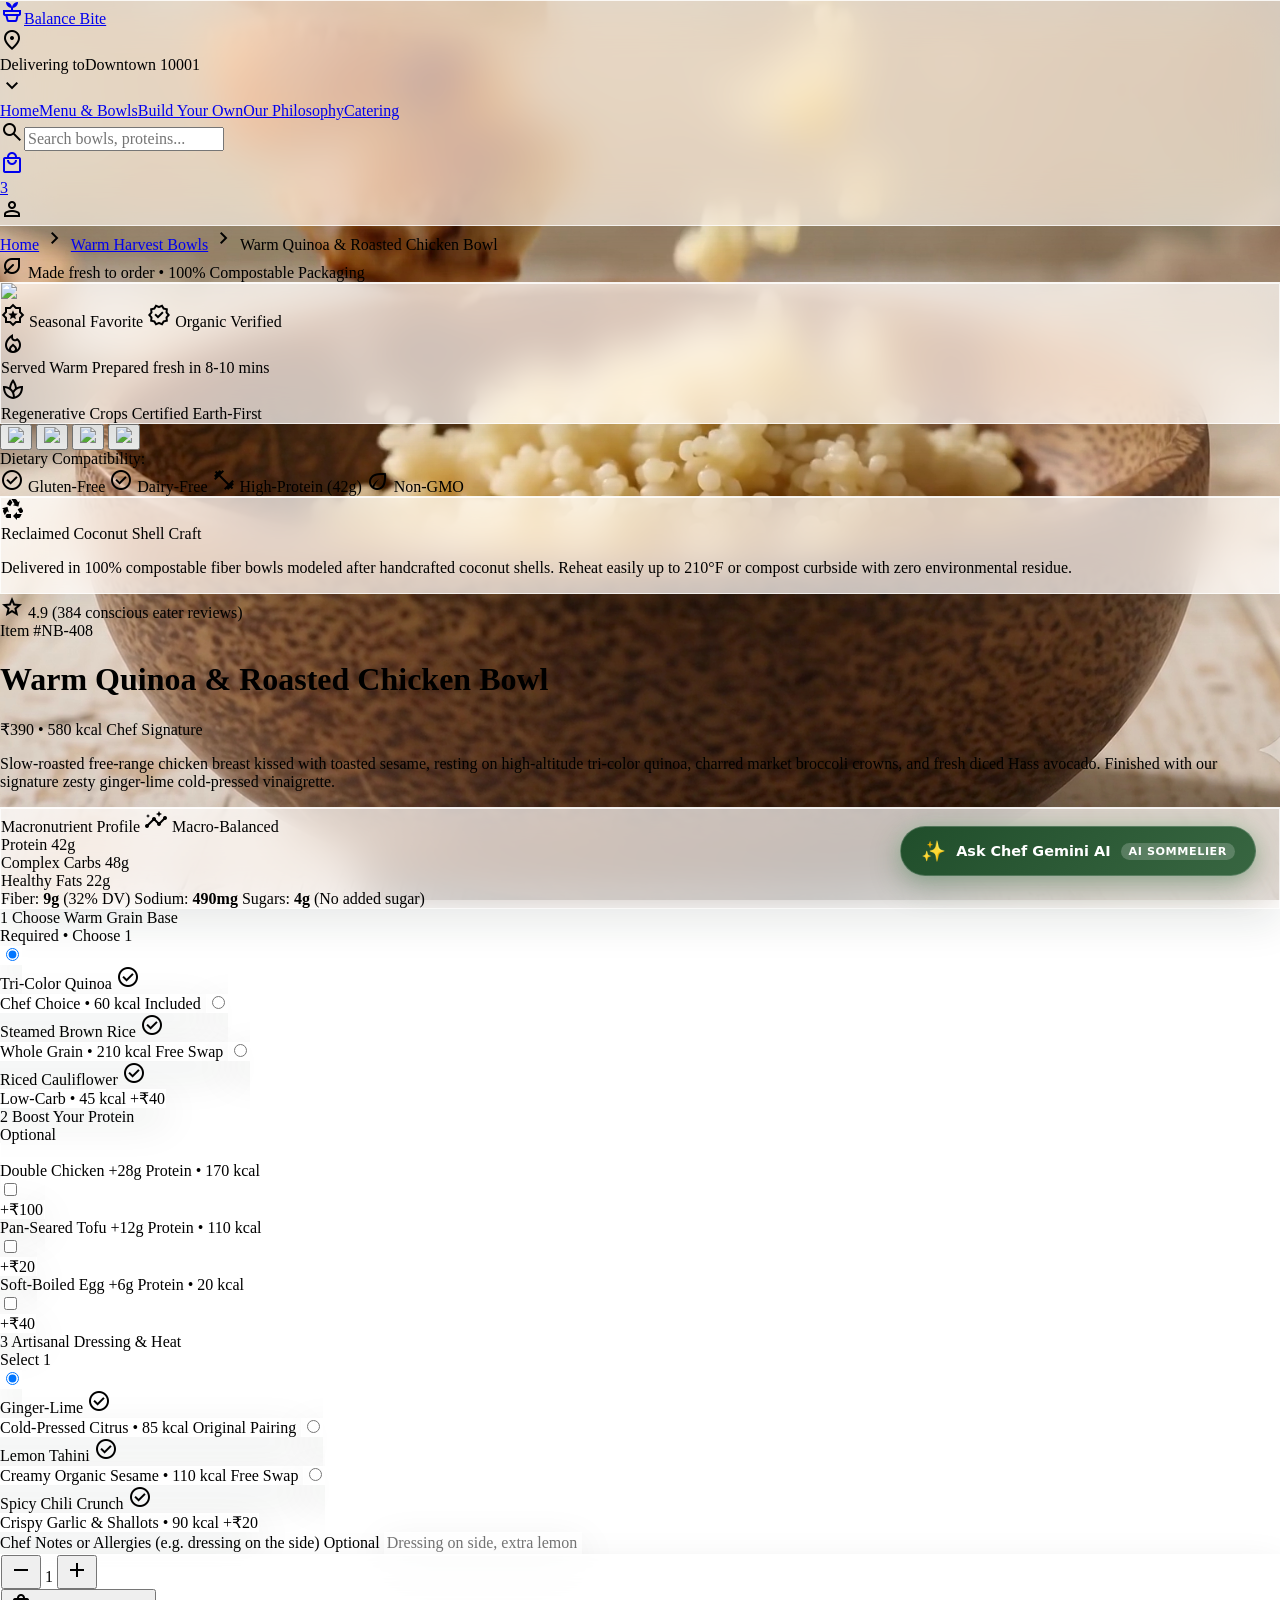
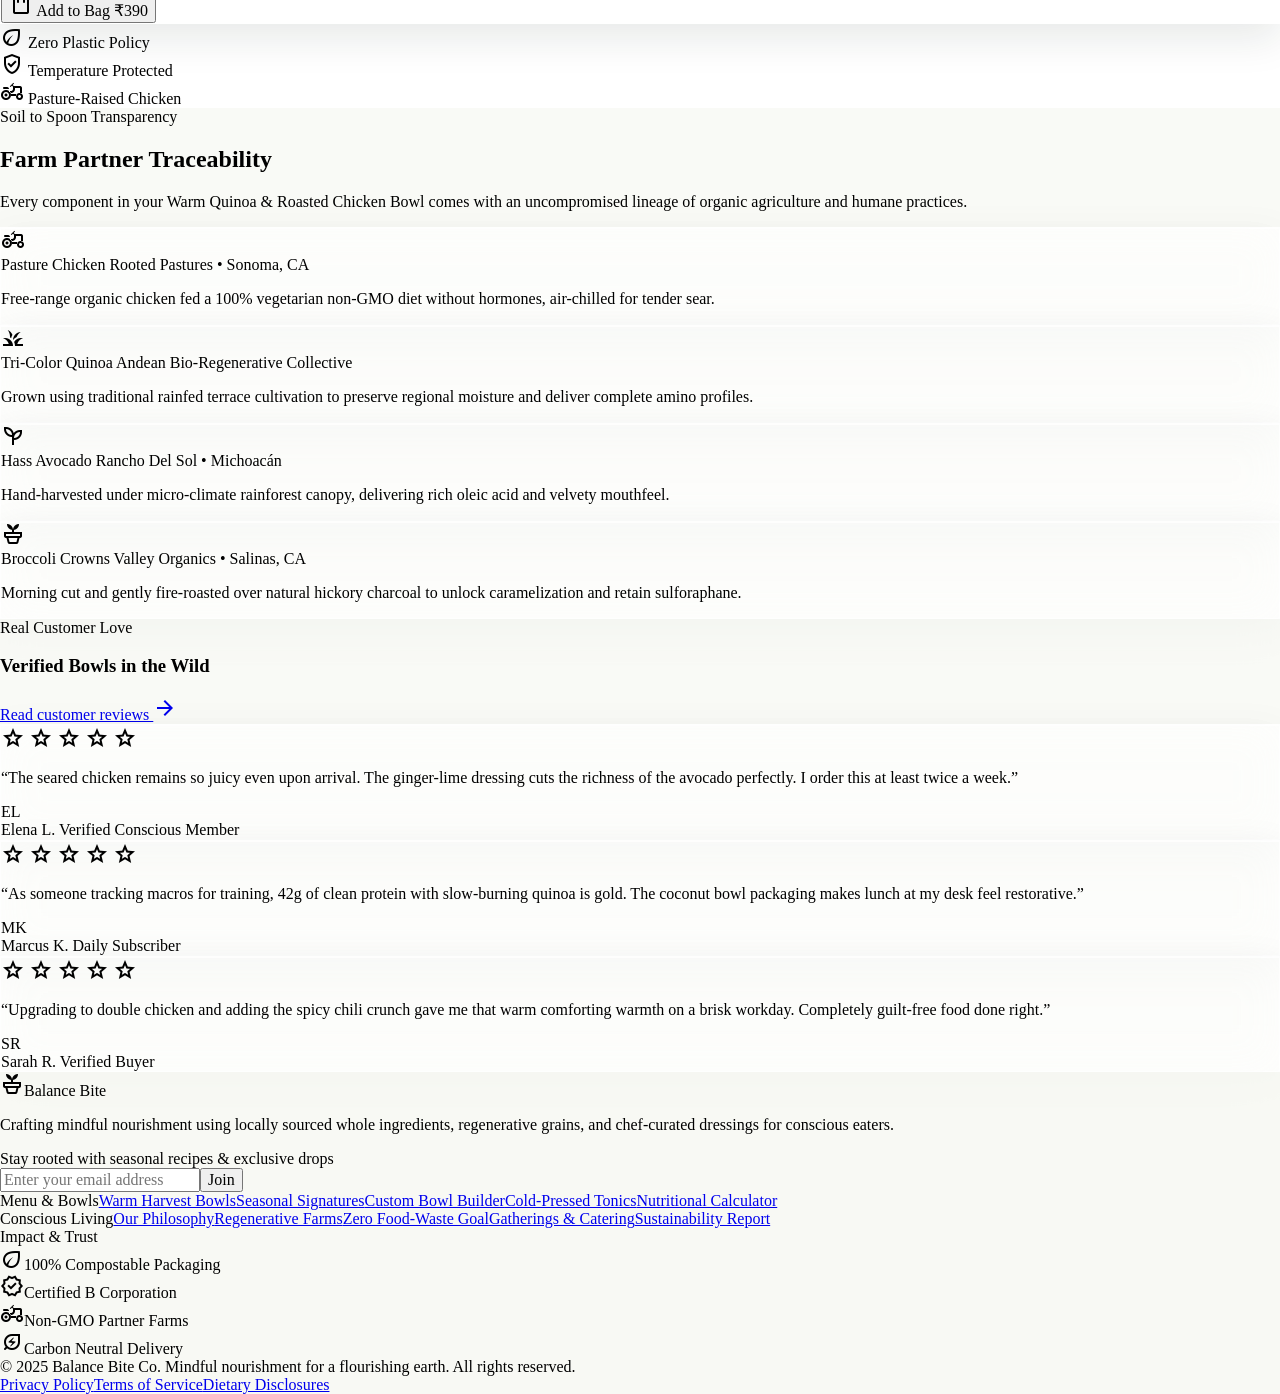
==== commit e1ec4af4: "Make frame animation a responsive glass background" ====
--- a/bowl-details.html
+++ b/bowl-details.html
@@ -571,4 +571,4 @@
       }, 500);
     }
   </script>
-</div></main><footer class="w-full bg-surface-container py-space-xl shadow-[0_-1px_12px_rgba(56,42,30,0.03)]"><div class="max-w-[1200px] mx-auto px-margin"><div class="grid grid-cols-1 md:grid-cols-2 lg:grid-cols-5 gap-space-xl pb-space-xl"><div class="lg:col-span-2 flex flex-col gap-space-md"><div class="flex items-center gap-space-xs text-primary"><span class="material-symbols-outlined text-[28px] text-primary">potted_plant</span><span class="font-headline-md text-headline-md tracking-tight text-primary">Balance Bite</span></div><p class="font-body-md text-body-md text-on-surface-variant max-w-sm">Crafting mindful nourishment using locally sourced whole ingredients, regenerative grains, and chef-curated dressings for conscious eaters.</p><div class="flex flex-col gap-space-xs pt-space-xs"><span class="font-label-md text-label-md text-on-surface">Stay rooted with seasonal recipes &amp; exclusive drops</span><div class="flex items-center gap-space-xs max-w-sm"><input class="w-full bg-surface-container-lowest font-body-sm text-body-sm text-on-surface placeholder:text-on-surface-variant px-space-md py-space-sm rounded-full focus:outline-none shadow-[0_1px_4px_rgba(56,42,30,0.04)] focus:shadow-[0_0_0_2px_#386641]" placeholder="Enter your email address" type="email"/><button class="bg-primary text-on-primary font-label-md text-label-md px-space-lg py-space-sm rounded-full hover:bg-primary-container transition-colors shrink-0" type="button" onclick="window.joinNewsletter(this)">Join</button></div></div></div><div class="flex flex-col gap-space-sm"><span class="font-headline-sm text-headline-sm text-on-surface">Menu &amp; Bowls</span><a class="font-body-md text-body-md text-on-surface-variant hover:text-primary transition-colors" data-path="menu-and-bowls" href="#">Warm Harvest Bowls</a><a class="font-body-md text-body-md text-on-surface-variant hover:text-primary transition-colors" data-path="menu-and-bowls" href="#">Seasonal Signatures</a><a class="font-body-md text-body-md text-on-surface-variant hover:text-primary transition-colors" data-path="build-your-own" href="#">Custom Bowl Builder</a><a class="font-body-md text-body-md text-on-surface-variant hover:text-primary transition-colors" data-path="menu-and-bowls" href="#">Cold-Pressed Tonics</a><a class="font-body-md text-body-md text-on-surface-variant hover:text-primary transition-colors" data-path="menu-and-bowls" href="#">Nutritional Calculator</a></div><div class="flex flex-col gap-space-sm"><span class="font-headline-sm text-headline-sm text-on-surface">Conscious Living</span><a class="font-body-md text-body-md text-on-surface-variant hover:text-primary transition-colors" data-path="our-philosophy" href="#">Our Philosophy</a><a class="font-body-md text-body-md text-on-surface-variant hover:text-primary transition-colors" data-path="our-philosophy" href="#">Regenerative Farms</a><a class="font-body-md text-body-md text-on-surface-variant hover:text-primary transition-colors" data-path="our-philosophy" href="#">Zero Food-Waste Goal</a><a class="font-body-md text-body-md text-on-surface-variant hover:text-primary transition-colors" data-path="catering" href="#">Gatherings &amp; Catering</a><a class="font-body-md text-body-md text-on-surface-variant hover:text-primary transition-colors" data-path="home" href="#">Sustainability Report</a></div><div class="flex flex-col gap-space-sm"><span class="font-headline-sm text-headline-sm text-on-surface">Impact &amp; Trust</span><div class="flex flex-col gap-space-xs"><div class="flex items-center gap-space-xs text-on-surface-variant"><span class="material-symbols-outlined text-[18px] text-tertiary-container">eco</span><span class="font-label-sm text-label-sm">100% Compostable Packaging</span></div><div class="flex items-center gap-space-xs text-on-surface-variant"><span class="material-symbols-outlined text-[18px] text-tertiary-container">verified</span><span class="font-label-sm text-label-sm">Certified B Corporation</span></div><div class="flex items-center gap-space-xs text-on-surface-variant"><span class="material-symbols-outlined text-[18px] text-tertiary-container">agriculture</span><span class="font-label-sm text-label-sm">Non-GMO Partner Farms</span></div><div class="flex items-center gap-space-xs text-on-surface-variant"><span class="material-symbols-outlined text-[18px] text-tertiary-container">energy_savings_leaf</span><span class="font-label-sm text-label-sm">Carbon Neutral Delivery</span></div></div></div></div><div class="flex flex-col md:flex-row items-center justify-between pt-space-lg gap-space-md bg-surface-container-high/40 rounded-xl px-space-md py-space-sm"><span class="font-body-sm text-body-sm text-on-surface-variant">© 2025 Balance Bite Co. Mindful nourishment for a flourishing earth. All rights reserved.</span><div class="flex items-center gap-space-md"><a class="font-label-sm text-label-sm text-on-surface-variant hover:text-primary transition-colors" data-path="home" href="#">Privacy Policy</a><a class="font-label-sm text-label-sm text-on-surface-variant hover:text-primary transition-colors" data-path="home" href="#">Terms of Service</a><a class="font-label-sm text-label-sm text-on-surface-variant hover:text-primary transition-colors" data-path="home" href="#">Dietary Disclosures</a></div></div></div></footer><script src="shared.js"></script></body></html>
+</div></main><footer class="w-full bg-surface-container py-space-xl shadow-[0_-1px_12px_rgba(56,42,30,0.03)]"><div class="max-w-[1200px] mx-auto px-margin"><div class="grid grid-cols-1 md:grid-cols-2 lg:grid-cols-5 gap-space-xl pb-space-xl"><div class="lg:col-span-2 flex flex-col gap-space-md"><div class="flex items-center gap-space-xs text-primary"><span class="material-symbols-outlined text-[28px] text-primary">potted_plant</span><span class="font-headline-md text-headline-md tracking-tight text-primary">Balance Bite</span></div><p class="font-body-md text-body-md text-on-surface-variant max-w-sm">Crafting mindful nourishment using locally sourced whole ingredients, regenerative grains, and chef-curated dressings for conscious eaters.</p><div class="flex flex-col gap-space-xs pt-space-xs"><span class="font-label-md text-label-md text-on-surface">Stay rooted with seasonal recipes &amp; exclusive drops</span><div class="flex items-center gap-space-xs max-w-sm"><input class="w-full bg-surface-container-lowest font-body-sm text-body-sm text-on-surface placeholder:text-on-surface-variant px-space-md py-space-sm rounded-full focus:outline-none shadow-[0_1px_4px_rgba(56,42,30,0.04)] focus:shadow-[0_0_0_2px_#386641]" placeholder="Enter your email address" type="email"/><button class="bg-primary text-on-primary font-label-md text-label-md px-space-lg py-space-sm rounded-full hover:bg-primary-container transition-colors shrink-0" type="button" onclick="window.joinNewsletter(this)">Join</button></div></div></div><div class="flex flex-col gap-space-sm"><span class="font-headline-sm text-headline-sm text-on-surface">Menu &amp; Bowls</span><a class="font-body-md text-body-md text-on-surface-variant hover:text-primary transition-colors" data-path="menu-and-bowls" href="#">Warm Harvest Bowls</a><a class="font-body-md text-body-md text-on-surface-variant hover:text-primary transition-colors" data-path="menu-and-bowls" href="#">Seasonal Signatures</a><a class="font-body-md text-body-md text-on-surface-variant hover:text-primary transition-colors" data-path="build-your-own" href="#">Custom Bowl Builder</a><a class="font-body-md text-body-md text-on-surface-variant hover:text-primary transition-colors" data-path="menu-and-bowls" href="#">Cold-Pressed Tonics</a><a class="font-body-md text-body-md text-on-surface-variant hover:text-primary transition-colors" data-path="menu-and-bowls" href="#">Nutritional Calculator</a></div><div class="flex flex-col gap-space-sm"><span class="font-headline-sm text-headline-sm text-on-surface">Conscious Living</span><a class="font-body-md text-body-md text-on-surface-variant hover:text-primary transition-colors" data-path="our-philosophy" href="#">Our Philosophy</a><a class="font-body-md text-body-md text-on-surface-variant hover:text-primary transition-colors" data-path="our-philosophy" href="#">Regenerative Farms</a><a class="font-body-md text-body-md text-on-surface-variant hover:text-primary transition-colors" data-path="our-philosophy" href="#">Zero Food-Waste Goal</a><a class="font-body-md text-body-md text-on-surface-variant hover:text-primary transition-colors" data-path="catering" href="#">Gatherings &amp; Catering</a><a class="font-body-md text-body-md text-on-surface-variant hover:text-primary transition-colors" data-path="home" href="#">Sustainability Report</a></div><div class="flex flex-col gap-space-sm"><span class="font-headline-sm text-headline-sm text-on-surface">Impact &amp; Trust</span><div class="flex flex-col gap-space-xs"><div class="flex items-center gap-space-xs text-on-surface-variant"><span class="material-symbols-outlined text-[18px] text-tertiary-container">eco</span><span class="font-label-sm text-label-sm">100% Compostable Packaging</span></div><div class="flex items-center gap-space-xs text-on-surface-variant"><span class="material-symbols-outlined text-[18px] text-tertiary-container">verified</span><span class="font-label-sm text-label-sm">Certified B Corporation</span></div><div class="flex items-center gap-space-xs text-on-surface-variant"><span class="material-symbols-outlined text-[18px] text-tertiary-container">agriculture</span><span class="font-label-sm text-label-sm">Non-GMO Partner Farms</span></div><div class="flex items-center gap-space-xs text-on-surface-variant"><span class="material-symbols-outlined text-[18px] text-tertiary-container">energy_savings_leaf</span><span class="font-label-sm text-label-sm">Carbon Neutral Delivery</span></div></div></div></div><div class="flex flex-col md:flex-row items-center justify-between pt-space-lg gap-space-md bg-surface-container-high/40 rounded-xl px-space-md py-space-sm"><span class="font-body-sm text-body-sm text-on-surface-variant">© 2025 Balance Bite Co. Mindful nourishment for a flourishing earth. All rights reserved.</span><div class="flex items-center gap-space-md"><a class="font-label-sm text-label-sm text-on-surface-variant hover:text-primary transition-colors" data-path="home" href="#">Privacy Policy</a><a class="font-label-sm text-label-sm text-on-surface-variant hover:text-primary transition-colors" data-path="home" href="#">Terms of Service</a><a class="font-label-sm text-label-sm text-on-surface-variant hover:text-primary transition-colors" data-path="home" href="#">Dietary Disclosures</a></div></div></div></footer><script src="shared.js"></script><script src="app.js"></script></body></html>
--- a/style.css
+++ b/style.css
@@ -211,14 +211,43 @@
    CANVAS & SCROLL TRACK
    ========================================================================== */
 #animation-canvas {
+  position: fixed;
+  inset: 0;
+  z-index: 0;
   display: block;
-  width: 100%;
-  height: 100%;
+  width: 100vw;
+  height: 100vh;
+  pointer-events: none;
   image-rendering: -webkit-optimize-contrast;
   image-rendering: high-quality;
   transform: translateZ(0);
   backface-visibility: hidden;
 }
+
+body { background: transparent !important; }
+body > :not(#animation-canvas):not(#preloader):not(#site-header) { position: relative; z-index: 1; }
+#site-header { z-index: 100 !important; }
+#scroll-track { background: transparent !important; z-index: 1; }
+#scroll-track > .sticky { height: 100vh; background: transparent !important; }
+#initial-hero-overlay { background: radial-gradient(ellipse at center, rgba(10, 24, 17, .48), rgba(10, 24, 17, .12) 65%, transparent); }
+#website-content, main { background: transparent !important; }
+#website-content > div > section,
+main > div > section {
+  background-color: rgba(247, 248, 242, .68) !important;
+  -webkit-backdrop-filter: saturate(145%) blur(18px);
+  backdrop-filter: saturate(145%) blur(18px);
+}
+#website-content [class*="rounded-xl"][class*="bg-surface-container-lowest"],
+main [class*="rounded-xl"][class*="bg-surface-container-lowest"],
+#website-content [class*="rounded-2xl"][class*="bg-surface-container-lowest"],
+main [class*="rounded-2xl"][class*="bg-surface-container-lowest"] {
+  background-color: rgba(255, 255, 255, .72) !important;
+  border: 1px solid rgba(255, 255, 255, .72);
+  box-shadow: 0 14px 40px rgba(22, 42, 27, .10), inset 0 1px 0 rgba(255,255,255,.82);
+  -webkit-backdrop-filter: saturate(160%) blur(20px);
+  backdrop-filter: saturate(160%) blur(20px);
+}
+footer { background: rgba(247, 248, 242, .82) !important; -webkit-backdrop-filter: blur(20px); backdrop-filter: blur(20px); }
 
 /* ==========================================================================
    INITIAL HERO OVERLAY — large "Balance Bite" title remains through the sequence
@@ -356,3 +385,35 @@
     font-size: clamp(2.5rem, 11vw, 3.5rem);
   }
 }
+
+/* Layout safety and touch friendly controls across all pages. */
+*, *::before, *::after { box-sizing: border-box; }
+html { overflow-x: hidden; }
+body { min-width: 320px; overflow-x: hidden; }
+img, video, canvas, iframe { max-width: 100%; }
+input, select, textarea, button { max-width: 100%; font: inherit; }
+button, a { -webkit-tap-highlight-color: transparent; }
+main { width: 100%; min-width: 0; }
+main > div, main section, main article { min-width: 0; }
+
+@media (max-width: 768px) {
+  #site-header > div { min-height: 68px; height: auto; padding-inline: 14px; gap: 10px; }
+  #site-header .gap-space-lg { gap: 10px; }
+  #site-header .gap-space-md { gap: 8px; }
+  .mobile-nav-panel { top: 76px; }
+  main { padding-top: 68px; }
+  #website-content { padding-top: 0; }
+  #animation-canvas { height: 100dvh; }
+  #initial-hero-overlay { padding: 24px 18px; }
+  footer { overflow-wrap: anywhere; }
+}
+
+@media (max-width: 480px) {
+  #site-header > div { padding-inline: 10px; }
+  #site-header .font-headline-md { font-size: 17px; }
+  #site-header .gap-space-md { gap: 5px; }
+  .mobile-nav-toggle { width: 38px; height: 38px; }
+  #website-content > div > section,
+  main > div > section { padding-inline: 14px; }
+  #animation-canvas { object-fit: cover; }
+}
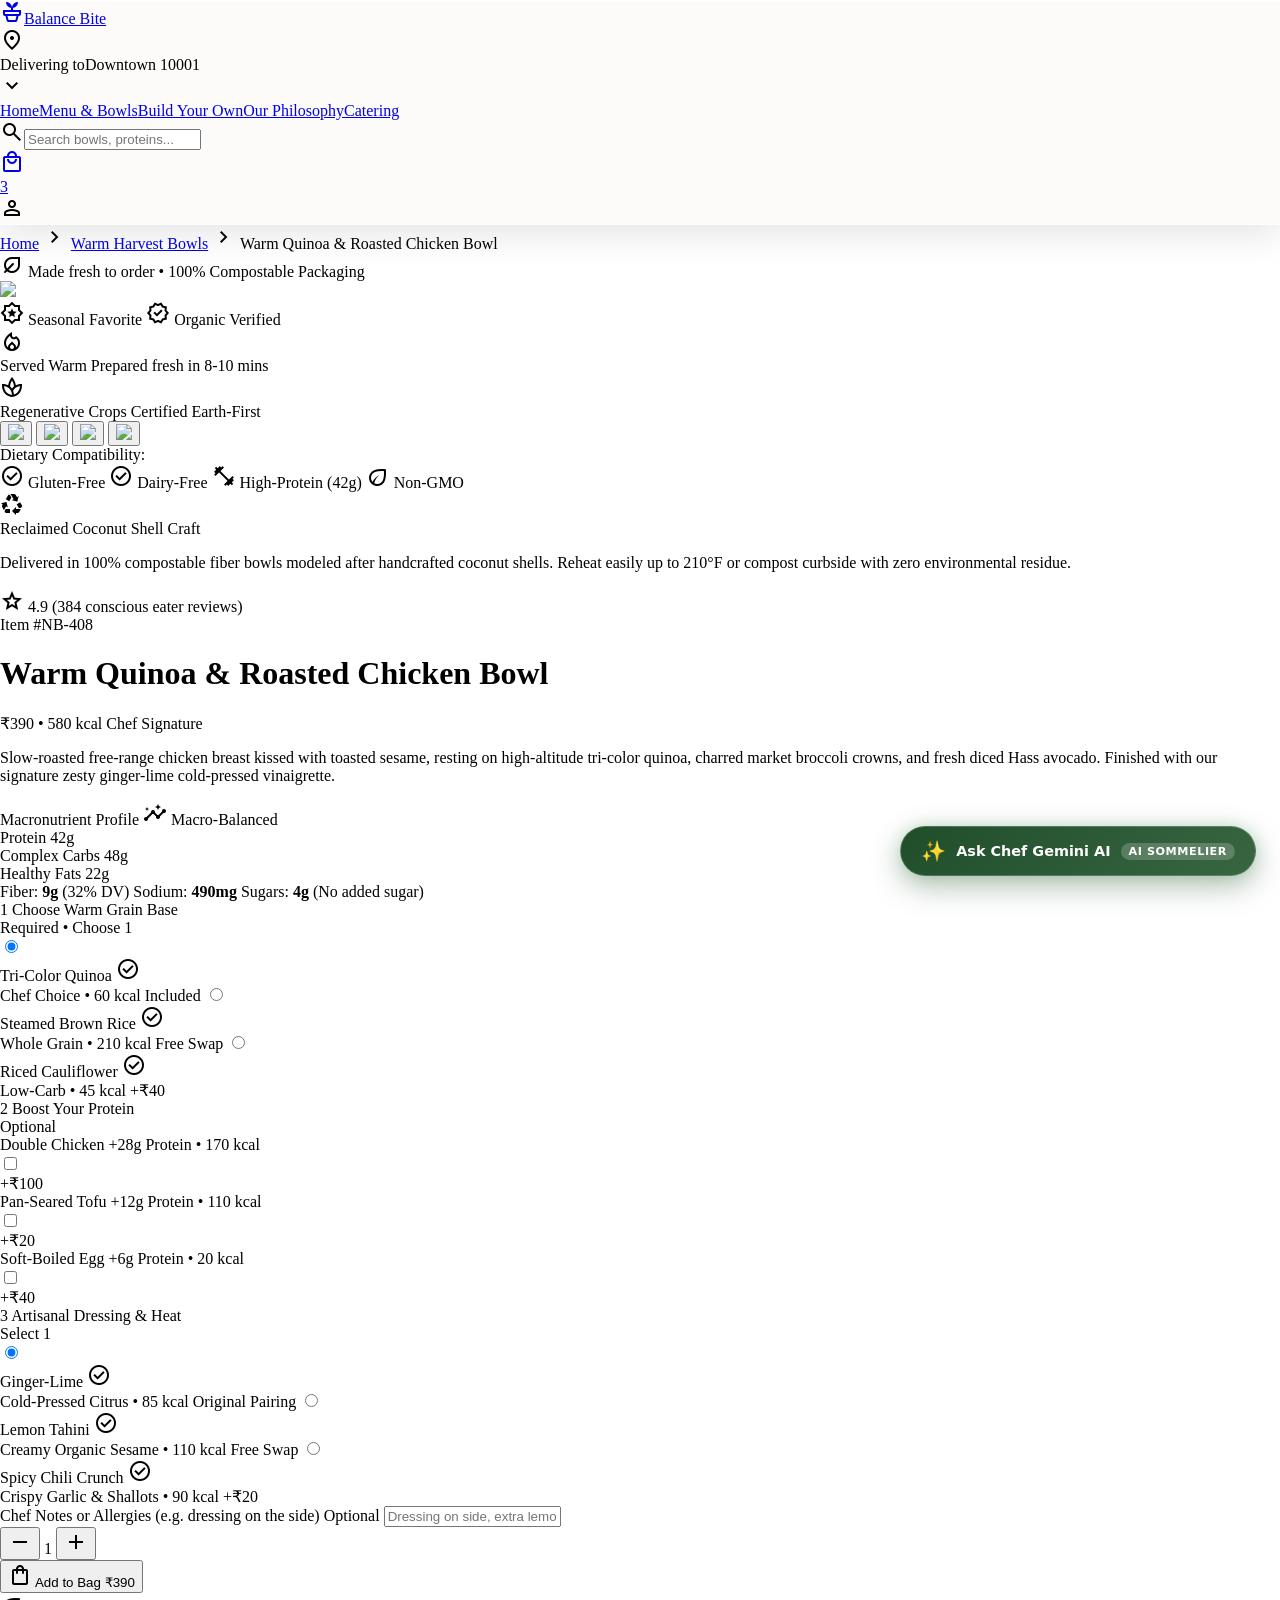
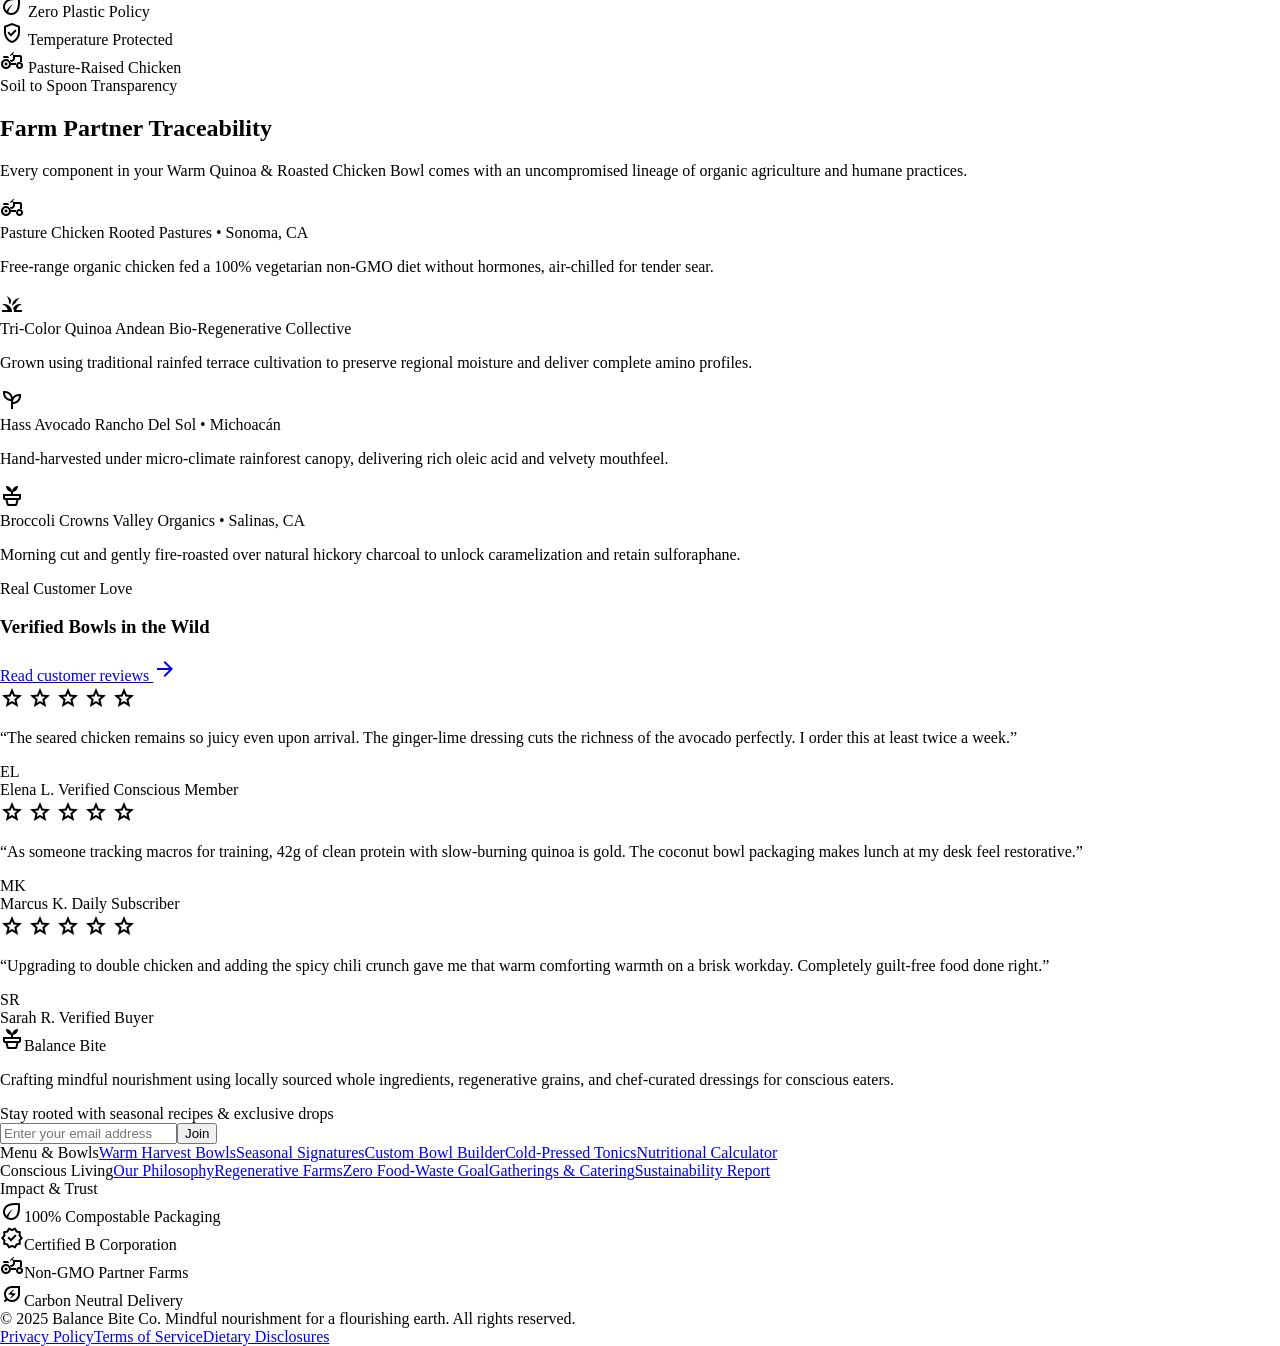
==== commit 3c14f54a: "Revert "Make frame animation a responsive glass background" This reverts commit e1ec4af45b31207b65f0" ====
--- a/bowl-details.html
+++ b/bowl-details.html
@@ -571,4 +571,4 @@
       }, 500);
     }
   </script>
-</div></main><footer class="w-full bg-surface-container py-space-xl shadow-[0_-1px_12px_rgba(56,42,30,0.03)]"><div class="max-w-[1200px] mx-auto px-margin"><div class="grid grid-cols-1 md:grid-cols-2 lg:grid-cols-5 gap-space-xl pb-space-xl"><div class="lg:col-span-2 flex flex-col gap-space-md"><div class="flex items-center gap-space-xs text-primary"><span class="material-symbols-outlined text-[28px] text-primary">potted_plant</span><span class="font-headline-md text-headline-md tracking-tight text-primary">Balance Bite</span></div><p class="font-body-md text-body-md text-on-surface-variant max-w-sm">Crafting mindful nourishment using locally sourced whole ingredients, regenerative grains, and chef-curated dressings for conscious eaters.</p><div class="flex flex-col gap-space-xs pt-space-xs"><span class="font-label-md text-label-md text-on-surface">Stay rooted with seasonal recipes &amp; exclusive drops</span><div class="flex items-center gap-space-xs max-w-sm"><input class="w-full bg-surface-container-lowest font-body-sm text-body-sm text-on-surface placeholder:text-on-surface-variant px-space-md py-space-sm rounded-full focus:outline-none shadow-[0_1px_4px_rgba(56,42,30,0.04)] focus:shadow-[0_0_0_2px_#386641]" placeholder="Enter your email address" type="email"/><button class="bg-primary text-on-primary font-label-md text-label-md px-space-lg py-space-sm rounded-full hover:bg-primary-container transition-colors shrink-0" type="button" onclick="window.joinNewsletter(this)">Join</button></div></div></div><div class="flex flex-col gap-space-sm"><span class="font-headline-sm text-headline-sm text-on-surface">Menu &amp; Bowls</span><a class="font-body-md text-body-md text-on-surface-variant hover:text-primary transition-colors" data-path="menu-and-bowls" href="#">Warm Harvest Bowls</a><a class="font-body-md text-body-md text-on-surface-variant hover:text-primary transition-colors" data-path="menu-and-bowls" href="#">Seasonal Signatures</a><a class="font-body-md text-body-md text-on-surface-variant hover:text-primary transition-colors" data-path="build-your-own" href="#">Custom Bowl Builder</a><a class="font-body-md text-body-md text-on-surface-variant hover:text-primary transition-colors" data-path="menu-and-bowls" href="#">Cold-Pressed Tonics</a><a class="font-body-md text-body-md text-on-surface-variant hover:text-primary transition-colors" data-path="menu-and-bowls" href="#">Nutritional Calculator</a></div><div class="flex flex-col gap-space-sm"><span class="font-headline-sm text-headline-sm text-on-surface">Conscious Living</span><a class="font-body-md text-body-md text-on-surface-variant hover:text-primary transition-colors" data-path="our-philosophy" href="#">Our Philosophy</a><a class="font-body-md text-body-md text-on-surface-variant hover:text-primary transition-colors" data-path="our-philosophy" href="#">Regenerative Farms</a><a class="font-body-md text-body-md text-on-surface-variant hover:text-primary transition-colors" data-path="our-philosophy" href="#">Zero Food-Waste Goal</a><a class="font-body-md text-body-md text-on-surface-variant hover:text-primary transition-colors" data-path="catering" href="#">Gatherings &amp; Catering</a><a class="font-body-md text-body-md text-on-surface-variant hover:text-primary transition-colors" data-path="home" href="#">Sustainability Report</a></div><div class="flex flex-col gap-space-sm"><span class="font-headline-sm text-headline-sm text-on-surface">Impact &amp; Trust</span><div class="flex flex-col gap-space-xs"><div class="flex items-center gap-space-xs text-on-surface-variant"><span class="material-symbols-outlined text-[18px] text-tertiary-container">eco</span><span class="font-label-sm text-label-sm">100% Compostable Packaging</span></div><div class="flex items-center gap-space-xs text-on-surface-variant"><span class="material-symbols-outlined text-[18px] text-tertiary-container">verified</span><span class="font-label-sm text-label-sm">Certified B Corporation</span></div><div class="flex items-center gap-space-xs text-on-surface-variant"><span class="material-symbols-outlined text-[18px] text-tertiary-container">agriculture</span><span class="font-label-sm text-label-sm">Non-GMO Partner Farms</span></div><div class="flex items-center gap-space-xs text-on-surface-variant"><span class="material-symbols-outlined text-[18px] text-tertiary-container">energy_savings_leaf</span><span class="font-label-sm text-label-sm">Carbon Neutral Delivery</span></div></div></div></div><div class="flex flex-col md:flex-row items-center justify-between pt-space-lg gap-space-md bg-surface-container-high/40 rounded-xl px-space-md py-space-sm"><span class="font-body-sm text-body-sm text-on-surface-variant">© 2025 Balance Bite Co. Mindful nourishment for a flourishing earth. All rights reserved.</span><div class="flex items-center gap-space-md"><a class="font-label-sm text-label-sm text-on-surface-variant hover:text-primary transition-colors" data-path="home" href="#">Privacy Policy</a><a class="font-label-sm text-label-sm text-on-surface-variant hover:text-primary transition-colors" data-path="home" href="#">Terms of Service</a><a class="font-label-sm text-label-sm text-on-surface-variant hover:text-primary transition-colors" data-path="home" href="#">Dietary Disclosures</a></div></div></div></footer><script src="shared.js"></script><script src="app.js"></script></body></html>+</div></main><footer class="w-full bg-surface-container py-space-xl shadow-[0_-1px_12px_rgba(56,42,30,0.03)]"><div class="max-w-[1200px] mx-auto px-margin"><div class="grid grid-cols-1 md:grid-cols-2 lg:grid-cols-5 gap-space-xl pb-space-xl"><div class="lg:col-span-2 flex flex-col gap-space-md"><div class="flex items-center gap-space-xs text-primary"><span class="material-symbols-outlined text-[28px] text-primary">potted_plant</span><span class="font-headline-md text-headline-md tracking-tight text-primary">Balance Bite</span></div><p class="font-body-md text-body-md text-on-surface-variant max-w-sm">Crafting mindful nourishment using locally sourced whole ingredients, regenerative grains, and chef-curated dressings for conscious eaters.</p><div class="flex flex-col gap-space-xs pt-space-xs"><span class="font-label-md text-label-md text-on-surface">Stay rooted with seasonal recipes &amp; exclusive drops</span><div class="flex items-center gap-space-xs max-w-sm"><input class="w-full bg-surface-container-lowest font-body-sm text-body-sm text-on-surface placeholder:text-on-surface-variant px-space-md py-space-sm rounded-full focus:outline-none shadow-[0_1px_4px_rgba(56,42,30,0.04)] focus:shadow-[0_0_0_2px_#386641]" placeholder="Enter your email address" type="email"/><button class="bg-primary text-on-primary font-label-md text-label-md px-space-lg py-space-sm rounded-full hover:bg-primary-container transition-colors shrink-0" type="button" onclick="window.joinNewsletter(this)">Join</button></div></div></div><div class="flex flex-col gap-space-sm"><span class="font-headline-sm text-headline-sm text-on-surface">Menu &amp; Bowls</span><a class="font-body-md text-body-md text-on-surface-variant hover:text-primary transition-colors" data-path="menu-and-bowls" href="#">Warm Harvest Bowls</a><a class="font-body-md text-body-md text-on-surface-variant hover:text-primary transition-colors" data-path="menu-and-bowls" href="#">Seasonal Signatures</a><a class="font-body-md text-body-md text-on-surface-variant hover:text-primary transition-colors" data-path="build-your-own" href="#">Custom Bowl Builder</a><a class="font-body-md text-body-md text-on-surface-variant hover:text-primary transition-colors" data-path="menu-and-bowls" href="#">Cold-Pressed Tonics</a><a class="font-body-md text-body-md text-on-surface-variant hover:text-primary transition-colors" data-path="menu-and-bowls" href="#">Nutritional Calculator</a></div><div class="flex flex-col gap-space-sm"><span class="font-headline-sm text-headline-sm text-on-surface">Conscious Living</span><a class="font-body-md text-body-md text-on-surface-variant hover:text-primary transition-colors" data-path="our-philosophy" href="#">Our Philosophy</a><a class="font-body-md text-body-md text-on-surface-variant hover:text-primary transition-colors" data-path="our-philosophy" href="#">Regenerative Farms</a><a class="font-body-md text-body-md text-on-surface-variant hover:text-primary transition-colors" data-path="our-philosophy" href="#">Zero Food-Waste Goal</a><a class="font-body-md text-body-md text-on-surface-variant hover:text-primary transition-colors" data-path="catering" href="#">Gatherings &amp; Catering</a><a class="font-body-md text-body-md text-on-surface-variant hover:text-primary transition-colors" data-path="home" href="#">Sustainability Report</a></div><div class="flex flex-col gap-space-sm"><span class="font-headline-sm text-headline-sm text-on-surface">Impact &amp; Trust</span><div class="flex flex-col gap-space-xs"><div class="flex items-center gap-space-xs text-on-surface-variant"><span class="material-symbols-outlined text-[18px] text-tertiary-container">eco</span><span class="font-label-sm text-label-sm">100% Compostable Packaging</span></div><div class="flex items-center gap-space-xs text-on-surface-variant"><span class="material-symbols-outlined text-[18px] text-tertiary-container">verified</span><span class="font-label-sm text-label-sm">Certified B Corporation</span></div><div class="flex items-center gap-space-xs text-on-surface-variant"><span class="material-symbols-outlined text-[18px] text-tertiary-container">agriculture</span><span class="font-label-sm text-label-sm">Non-GMO Partner Farms</span></div><div class="flex items-center gap-space-xs text-on-surface-variant"><span class="material-symbols-outlined text-[18px] text-tertiary-container">energy_savings_leaf</span><span class="font-label-sm text-label-sm">Carbon Neutral Delivery</span></div></div></div></div><div class="flex flex-col md:flex-row items-center justify-between pt-space-lg gap-space-md bg-surface-container-high/40 rounded-xl px-space-md py-space-sm"><span class="font-body-sm text-body-sm text-on-surface-variant">© 2025 Balance Bite Co. Mindful nourishment for a flourishing earth. All rights reserved.</span><div class="flex items-center gap-space-md"><a class="font-label-sm text-label-sm text-on-surface-variant hover:text-primary transition-colors" data-path="home" href="#">Privacy Policy</a><a class="font-label-sm text-label-sm text-on-surface-variant hover:text-primary transition-colors" data-path="home" href="#">Terms of Service</a><a class="font-label-sm text-label-sm text-on-surface-variant hover:text-primary transition-colors" data-path="home" href="#">Dietary Disclosures</a></div></div></div></footer><script src="shared.js"></script></body></html>
--- a/style.css
+++ b/style.css
@@ -211,43 +211,14 @@
    CANVAS & SCROLL TRACK
    ========================================================================== */
 #animation-canvas {
-  position: fixed;
-  inset: 0;
-  z-index: 0;
   display: block;
-  width: 100vw;
-  height: 100vh;
-  pointer-events: none;
+  width: 100%;
+  height: 100%;
   image-rendering: -webkit-optimize-contrast;
   image-rendering: high-quality;
   transform: translateZ(0);
   backface-visibility: hidden;
 }
-
-body { background: transparent !important; }
-body > :not(#animation-canvas):not(#preloader):not(#site-header) { position: relative; z-index: 1; }
-#site-header { z-index: 100 !important; }
-#scroll-track { background: transparent !important; z-index: 1; }
-#scroll-track > .sticky { height: 100vh; background: transparent !important; }
-#initial-hero-overlay { background: radial-gradient(ellipse at center, rgba(10, 24, 17, .48), rgba(10, 24, 17, .12) 65%, transparent); }
-#website-content, main { background: transparent !important; }
-#website-content > div > section,
-main > div > section {
-  background-color: rgba(247, 248, 242, .68) !important;
-  -webkit-backdrop-filter: saturate(145%) blur(18px);
-  backdrop-filter: saturate(145%) blur(18px);
-}
-#website-content [class*="rounded-xl"][class*="bg-surface-container-lowest"],
-main [class*="rounded-xl"][class*="bg-surface-container-lowest"],
-#website-content [class*="rounded-2xl"][class*="bg-surface-container-lowest"],
-main [class*="rounded-2xl"][class*="bg-surface-container-lowest"] {
-  background-color: rgba(255, 255, 255, .72) !important;
-  border: 1px solid rgba(255, 255, 255, .72);
-  box-shadow: 0 14px 40px rgba(22, 42, 27, .10), inset 0 1px 0 rgba(255,255,255,.82);
-  -webkit-backdrop-filter: saturate(160%) blur(20px);
-  backdrop-filter: saturate(160%) blur(20px);
-}
-footer { background: rgba(247, 248, 242, .82) !important; -webkit-backdrop-filter: blur(20px); backdrop-filter: blur(20px); }
 
 /* ==========================================================================
    INITIAL HERO OVERLAY — large "Balance Bite" title remains through the sequence
@@ -385,35 +356,3 @@
     font-size: clamp(2.5rem, 11vw, 3.5rem);
   }
 }
-
-/* Layout safety and touch friendly controls across all pages. */
-*, *::before, *::after { box-sizing: border-box; }
-html { overflow-x: hidden; }
-body { min-width: 320px; overflow-x: hidden; }
-img, video, canvas, iframe { max-width: 100%; }
-input, select, textarea, button { max-width: 100%; font: inherit; }
-button, a { -webkit-tap-highlight-color: transparent; }
-main { width: 100%; min-width: 0; }
-main > div, main section, main article { min-width: 0; }
-
-@media (max-width: 768px) {
-  #site-header > div { min-height: 68px; height: auto; padding-inline: 14px; gap: 10px; }
-  #site-header .gap-space-lg { gap: 10px; }
-  #site-header .gap-space-md { gap: 8px; }
-  .mobile-nav-panel { top: 76px; }
-  main { padding-top: 68px; }
-  #website-content { padding-top: 0; }
-  #animation-canvas { height: 100dvh; }
-  #initial-hero-overlay { padding: 24px 18px; }
-  footer { overflow-wrap: anywhere; }
-}
-
-@media (max-width: 480px) {
-  #site-header > div { padding-inline: 10px; }
-  #site-header .font-headline-md { font-size: 17px; }
-  #site-header .gap-space-md { gap: 5px; }
-  .mobile-nav-toggle { width: 38px; height: 38px; }
-  #website-content > div > section,
-  main > div > section { padding-inline: 14px; }
-  #animation-canvas { object-fit: cover; }
-}
